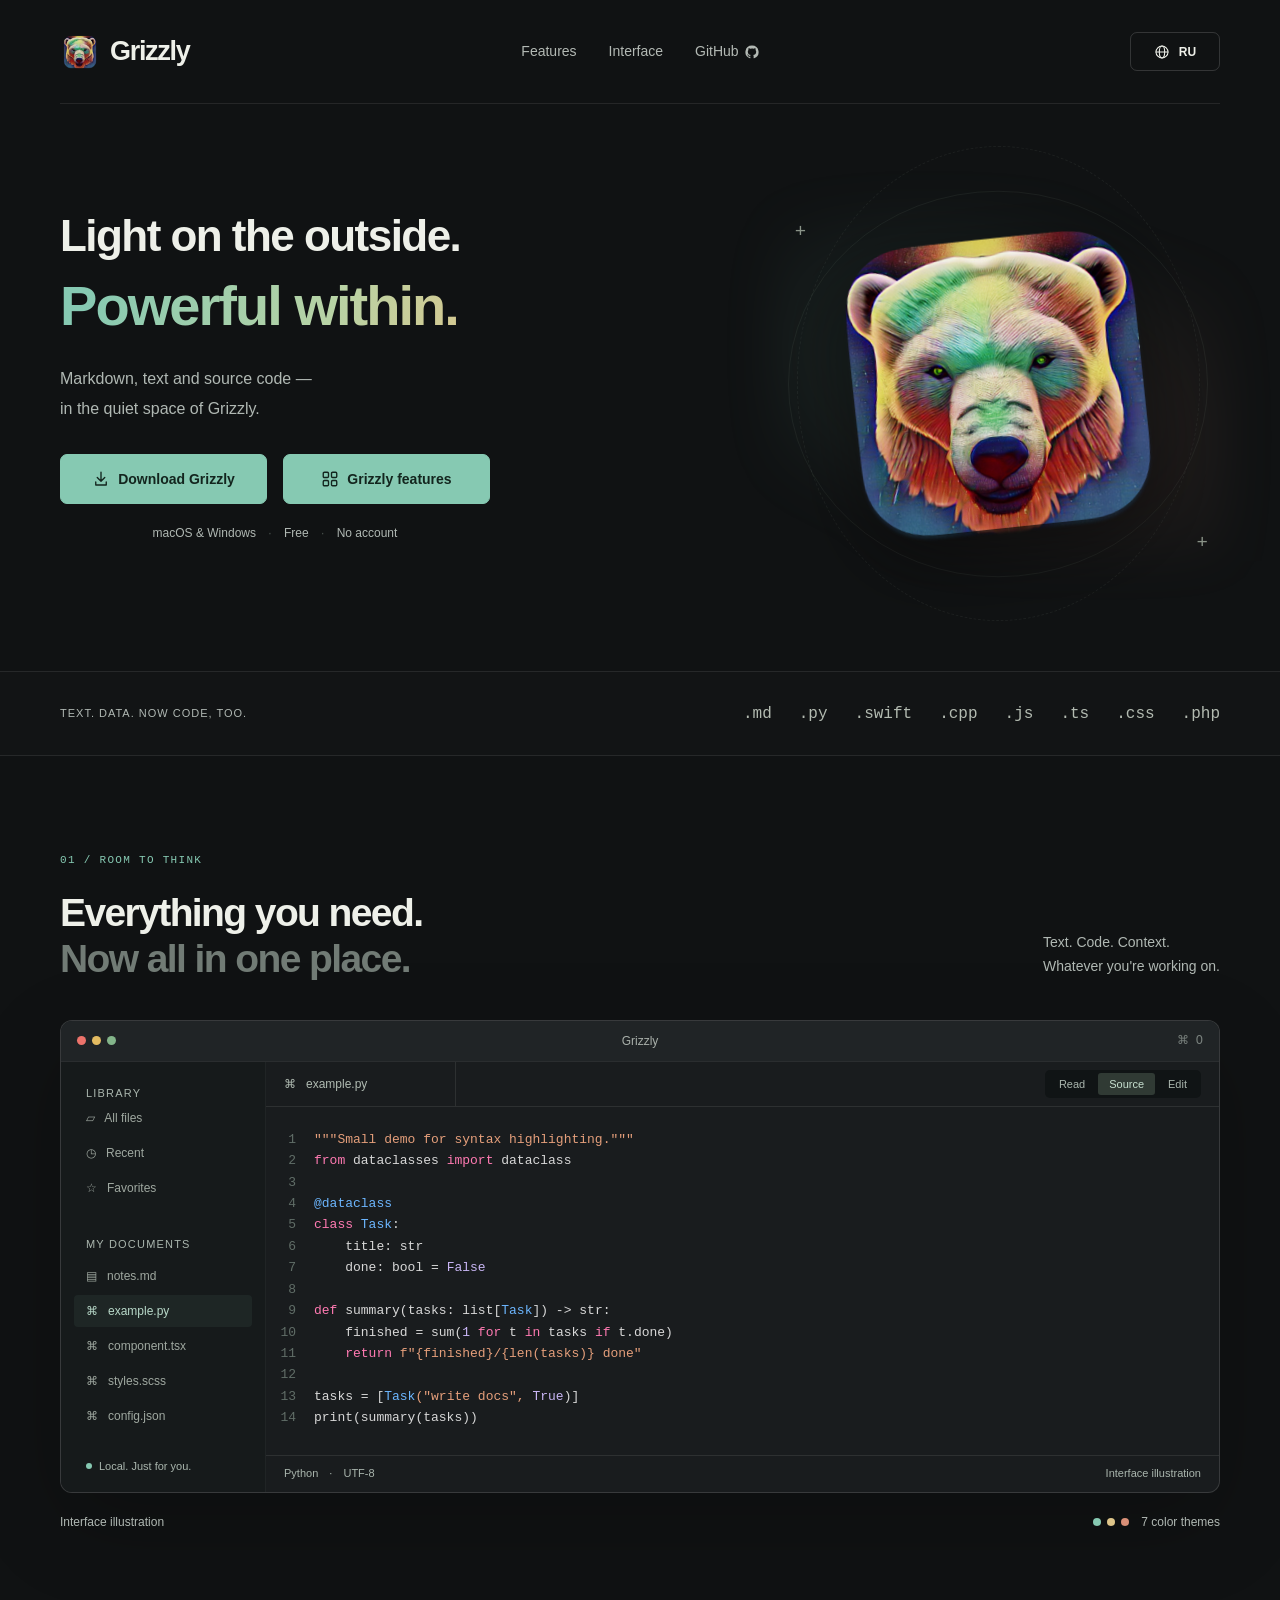
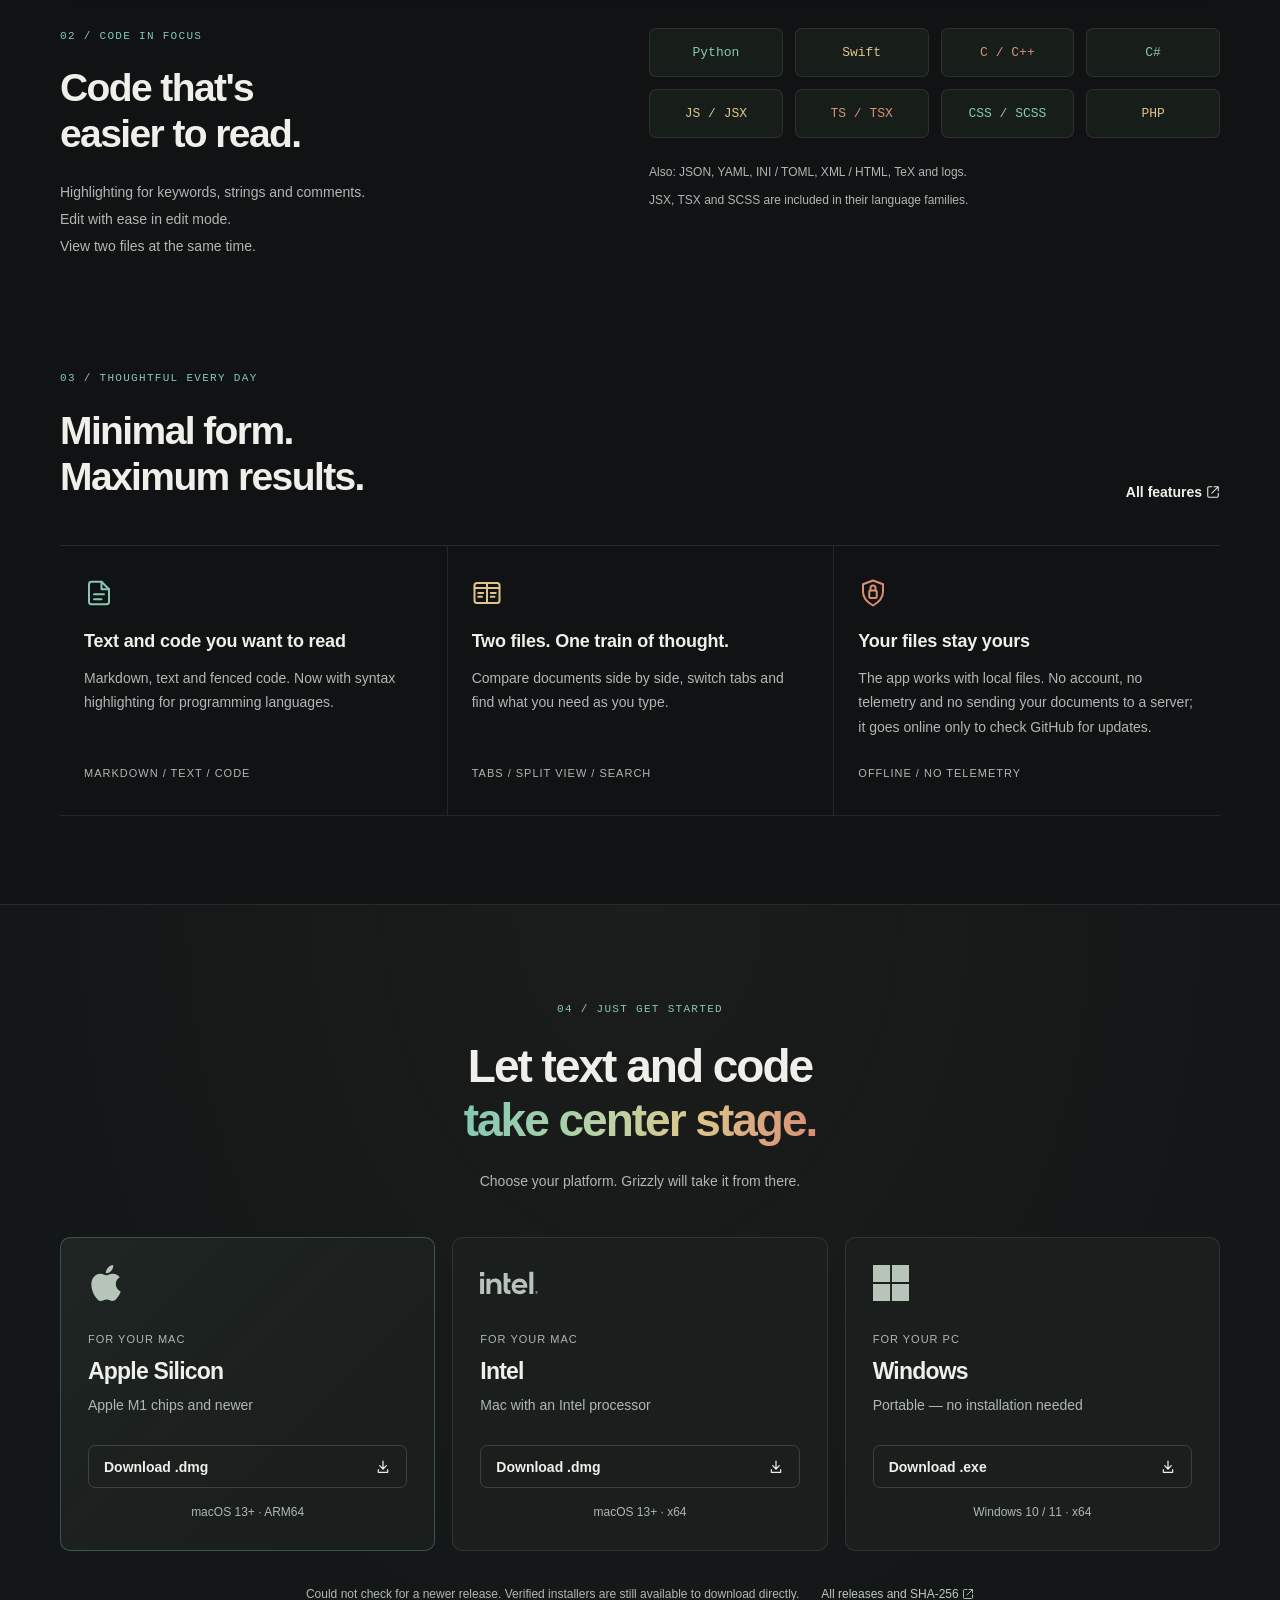
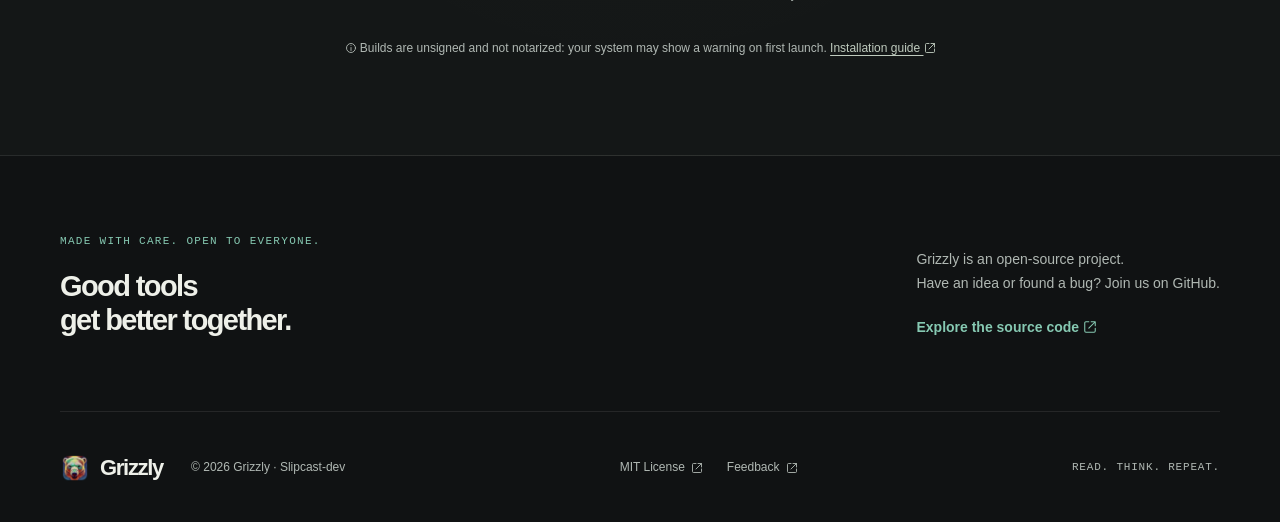
==== index.html @ e6768757 "Point download links to release v1.3.0 Co-Authored-By: Claude Sonnet 5.5 <noreply@anthropic.com>" ====
<!doctype html>
<html lang="ru">
<head>
  <meta charset="utf-8">
  <meta name="viewport" content="width=device-width, initial-scale=1">
  <meta http-equiv="Content-Security-Policy" content="default-src 'none'; script-src 'self'; style-src 'self'; img-src 'self'; connect-src https://api.github.com; base-uri 'none'; object-src 'none'; form-action 'none'; upgrade-insecure-requests">
  <meta name="referrer" content="no-referrer">
  <script src="language.js"></script>
  <link rel="alternate" hreflang="ru" href="https://slipcast-dev.github.io/grizzly-website/">
  <link rel="alternate" hreflang="en" href="https://slipcast-dev.github.io/grizzly-website/en.html">
  <link rel="alternate" hreflang="x-default" href="https://slipcast-dev.github.io/grizzly-website/">
  <link rel="canonical" href="https://slipcast-dev.github.io/grizzly-website/">
  <meta property="og:type" content="website">
  <meta property="og:title" content="Grizzly — легкое снаружи. Мощное внутри.">
  <meta property="og:description" content="Grizzly — офлайн-приложение для Markdown, текста и исходного кода с подсветкой синтаксиса. Для macOS и Windows.">
  <meta property="og:url" content="https://slipcast-dev.github.io/grizzly-website/">
  <meta property="og:image" content="https://slipcast-dev.github.io/grizzly-website/assets/icon.png">
  <meta name="theme-color" content="#101213">
  <meta name="description" content="Grizzly — офлайн-приложение для Markdown, текста и исходного кода с подсветкой синтаксиса. Для macOS и Windows.">
  <title>Grizzly — легкое снаружи. Мощное внутри.</title>
  <link rel="icon" href="assets/icon.png" type="image/png">
  <link rel="stylesheet" href="styles.css">
  <script src="app.js" defer></script>
</head>
<body>
<a class="skip" href="#main">Перейти к содержимому</a>
<header class="header wrap">
  <a class="brand" href="#" aria-label="Grizzly — главная"><img src="assets/icon.png" alt="" width="40" height="40">Grizzly</a>
  <nav class="main-nav" aria-label="Основная навигация"><a href="#features">Возможности</a><a href="#experience">Интерфейс</a><a href="https://github.com/Slipcast-dev/Grizzly" target="_blank" rel="noopener noreferrer">GitHub <svg class="github-icon" xmlns="http://www.w3.org/2000/svg" viewBox="0 0 24 24" width="14" height="14" fill="currentColor" aria-hidden="true" focusable="false"><path d="M12 .75a11.25 11.25 0 0 0-3.56 21.92c.56.1.77-.24.77-.54v-2.1c-3.13.68-3.79-1.33-3.79-1.33-.51-1.3-1.25-1.65-1.25-1.65-1.02-.7.08-.69.08-.69 1.13.08 1.72 1.16 1.72 1.16 1 1.72 2.63 1.22 3.27.93.1-.73.39-1.22.71-1.5-2.5-.29-5.13-1.25-5.13-5.56 0-1.23.44-2.23 1.16-3.01-.12-.29-.5-1.43.11-2.98 0 0 .95-.3 3.1 1.15A10.8 10.8 0 0 1 12 6.17c.96 0 1.92.13 2.82.38 2.15-1.45 3.09-1.15 3.09-1.15.62 1.55.23 2.69.12 2.98.72.78 1.15 1.78 1.15 3.01 0 4.32-2.63 5.27-5.14 5.55.41.35.77 1.03.77 2.08v3.11c0 .3.2.65.77.54A11.25 11.25 0 0 0 12 .75Z"/></svg></a></nav>
  <a class="button small language-toggle" href="en.html?lang=en" hreflang="en" lang="en" aria-label="Переключить на английский"><svg xmlns="http://www.w3.org/2000/svg" width="16" height="16" viewBox="0 0 24 24" fill="none" stroke="currentColor" stroke-width="1.6" stroke-linecap="round" stroke-linejoin="round" aria-hidden="true" focusable="false"><circle cx="12" cy="12" r="9"/><ellipse cx="12" cy="12" rx="4" ry="9"/><path d="M3 12h18"/></svg><span>EN</span></a>
</header>
<main id="main">
<section class="hero wrap">
  <div class="hero-copy">
    <h1><span class="hero-title-lead">Легкое снаружи.</span><span class="hero-title-main gradient-text">Мощное внутри.</span></h1>
    <p class="hero-description">Markdown, текст и исходный код —<br>в спокойном пространстве Grizzly.</p>
    <div class="hero-actions"><a class="button primary" href="#download"><svg class="hero-action-icon" xmlns="http://www.w3.org/2000/svg" viewBox="0 0 24 24" width="18" height="18" fill="none" stroke="currentColor" stroke-width="1.8" stroke-linecap="round" stroke-linejoin="round" aria-hidden="true" focusable="false"><path d="M12 3v12m-5-5 5 5 5-5M5 16v4h14v-4"/></svg> Скачать Grizzly</a><a class="button primary" href="#features"><svg class="hero-action-icon" xmlns="http://www.w3.org/2000/svg" viewBox="0 0 24 24" width="18" height="18" fill="none" stroke="currentColor" stroke-width="1.8" stroke-linecap="round" stroke-linejoin="round" aria-hidden="true" focusable="false"><rect x="3" y="3" width="7" height="7" rx="1.5"/><rect x="14" y="3" width="7" height="7" rx="1.5"/><rect x="3" y="14" width="7" height="7" rx="1.5"/><rect x="14" y="14" width="7" height="7" rx="1.5"/></svg> Что умеет Grizzly</a></div>
    <p class="hero-meta">macOS & Windows <span>·</span> Бесплатно <span>·</span> Без аккаунта</p>
  </div>
  <div class="hero-art" aria-label="Иконка приложения Grizzly — разноцветный медведь"><div class="orbit orbit-one"></div><div class="orbit orbit-two"></div><img class="hero-icon" src="assets/icon.png" width="512" height="512" alt="Медведь Grizzly в бирюзовых, золотистых и коралловых тонах"><span class="cross cross-one">+</span><span class="cross cross-two">+</span></div>
</section>
<div class="format-strip"><div class="wrap formats"><span>ТЕКСТ. ДАННЫЕ. ТЕПЕРЬ — И КОД.</span><div><b>.md</b><b>.py</b><b>.swift</b><b>.cpp</b><b>.js</b><b>.ts</b><b>.css</b><b>.php</b></div></div></div>
<section class="experience wrap section" id="experience">
  <div class="section-heading"><div><p class="eyebrow">01 / ПРОСТРАНСТВО ДЛЯ МЫСЛЕЙ</p><h2>Всё нужное.<br><span class="muted">Теперь — в одном месте.</span></h2></div><p class="section-intro">Текст. Код. Контекст.<br>Всё, с чем вы сейчас работаете.</p></div>
  <div class="app-window">
    <div class="window-top"><div class="traffic" aria-hidden="true"><i></i><i></i><i></i></div><span>Grizzly</span><span class="window-shortcut">⌘ O</span></div>
    <div class="app-body">
      <aside class="app-sidebar"><div class="sidebar-title">БИБЛИОТЕКА</div><p>▱ &nbsp; Все файлы</p><p>◷ &nbsp; Недавние</p><p>☆ &nbsp; Избранное</p><div class="sidebar-title folder-title">МОИ ДОКУМЕНТЫ</div><p>▤ &nbsp; notes.md</p><p class="selected">⌘ &nbsp; example.py</p><p>⌘ &nbsp; component.tsx</p><p>⌘ &nbsp; styles.scss</p><p>⌘ &nbsp; config.json</p><div class="sidebar-bottom"><span class="status-dot"></span> Локально. Только у вас.</div></aside>
      <div class="document"><div class="document-toolbar"><span class="file-tab">⌘ &nbsp; example.py</span><div class="mode-switch" role="group" aria-label="Режим демонстрации"><button type="button" data-mode="read" aria-controls="demo-read" aria-pressed="false">Чтение</button><button class="active" type="button" data-mode="source" aria-controls="demo-source" aria-pressed="true">Исходник</button><button type="button" data-mode="edit" aria-controls="demo-source" aria-pressed="false">Правка</button></div></div>
        <pre class="source-content plain-preview" id="demo-read" hidden><code>&quot;&quot;&quot;Small demo for syntax highlighting.&quot;&quot;&quot;
from dataclasses import dataclass

@dataclass
class Task:
    title: str
    done: bool = False

def summary(tasks: list[Task]) -&gt; str:
    finished = sum(1 for t in tasks if t.done)
    return f&quot;{finished}/{len(tasks)} done&quot;

tasks = [Task(&quot;write docs&quot;, True)]
print(summary(tasks))</code></pre>
        <pre class="source-content syntax-preview" id="demo-source"><code><span class="code-row"><span class="line-number" aria-hidden="true">1</span><span class="code-text"><span class="syn-string">&quot;&quot;&quot;Small demo for syntax highlighting.&quot;&quot;&quot;</span></span></span>
<span class="code-row"><span class="line-number" aria-hidden="true">2</span><span class="code-text"><span class="syn-keyword">from </span><span class="syn-plain">dataclasses </span><span class="syn-keyword">import </span><span class="syn-plain">dataclass</span></span></span>
<span class="code-row"><span class="line-number" aria-hidden="true">3</span><span class="code-text"> </span></span>
<span class="code-row"><span class="line-number" aria-hidden="true">4</span><span class="code-text"><span class="syn-type">@dataclass</span></span></span>
<span class="code-row"><span class="line-number" aria-hidden="true">5</span><span class="code-text"><span class="syn-keyword">class </span><span class="syn-type">Task</span><span class="syn-plain">:</span></span></span>
<span class="code-row"><span class="line-number" aria-hidden="true">6</span><span class="code-text"><span class="syn-plain">    title: str</span></span></span>
<span class="code-row"><span class="line-number" aria-hidden="true">7</span><span class="code-text"><span class="syn-plain">    done: bool = </span><span class="syn-number">False</span></span></span>
<span class="code-row"><span class="line-number" aria-hidden="true">8</span><span class="code-text"> </span></span>
<span class="code-row"><span class="line-number" aria-hidden="true">9</span><span class="code-text"><span class="syn-keyword">def </span><span class="syn-plain">summary(tasks: list[</span><span class="syn-type">Task</span><span class="syn-plain">]) -&gt; str:</span></span></span>
<span class="code-row"><span class="line-number" aria-hidden="true">10</span><span class="code-text"><span class="syn-plain">    finished = sum(</span><span class="syn-number">1</span><span class="syn-keyword"> for </span><span class="syn-plain">t </span><span class="syn-keyword">in </span><span class="syn-plain">tasks </span><span class="syn-keyword">if </span><span class="syn-plain">t.done)</span></span></span>
<span class="code-row"><span class="line-number" aria-hidden="true">11</span><span class="code-text"><span class="syn-keyword">    return </span><span class="syn-string">f&quot;{finished}/{len(tasks)} done&quot;</span></span></span>
<span class="code-row"><span class="line-number" aria-hidden="true">12</span><span class="code-text"> </span></span>
<span class="code-row"><span class="line-number" aria-hidden="true">13</span><span class="code-text"><span class="syn-plain">tasks = [</span><span class="syn-type">Task</span><span class="syn-string">(&quot;write docs&quot;, </span><span class="syn-number">True</span><span class="syn-plain">)]</span></span></span>
<span class="code-row"><span class="line-number" aria-hidden="true">14</span><span class="code-text"><span class="syn-plain">print(summary(tasks))</span></span></span></code></pre>
        <div class="document-status"><span>Python <span>·</span> UTF-8</span><span>Иллюстрация интерфейса</span></div>
      </div>
    </div>
  </div>
  <div class="preview-caption"><span>Иллюстрация интерфейса</span><div><span class="swatch teal"></span><span class="swatch gold"></span><span class="swatch coral"></span><span>7 тем оформления</span></div></div>
</section>
<section class="syntax-section wrap section" id="syntax">
  <div class="syntax-copy"><p class="eyebrow">02 / ЯЗЫК КОДА</p><h2>Код, который<br>легче читать.</h2><p>Подсветка ключевых слов, строк и комментариев.<br>В режиме правка  — с легкостью редактируйте.<br>Просмотр двух файлов одновременно.</p></div>
  <div class="syntax-languages"><ul class="language-grid" aria-label="Языки с подсветкой синтаксиса"><li class="teal-text">Python</li><li class="gold-text">Swift</li><li class="coral-text">C / C++</li><li class="teal-text">C#</li><li class="gold-text">JS / JSX</li><li class="coral-text">TS / TSX</li><li class="teal-text">CSS / SCSS</li><li class="gold-text">PHP</li></ul><p>Также: JSON, YAML, INI / TOML, XML / HTML, TeX и логи.</p><p>JSX, TSX и SCSS включены в соответствующие семейства.</p></div>
</section>
<!-- Эмблемы Apple и Intel: https://github.com/simple-icons/simple-icons (CC0); Windows: icons/windows11.svg в версии 11.0.0 того же проекта. Товарные знаки принадлежат их владельцам. -->
<section class="features wrap section" id="features"><div class="section-heading"><div><p class="eyebrow">03 / ПРОДУМАНО ДЛЯ КАЖДОГО ДНЯ</p><h2>Минимум формы.<br>Максимум результата.</h2></div><a class="text-link" href="https://github.com/Slipcast-dev/Grizzly/blob/main/docs/ru/usage.md">Все возможности <svg class="inline-icon" xmlns="http://www.w3.org/2000/svg" viewBox="0 0 24 24" width="16" height="16" fill="none" stroke="currentColor" stroke-width="1.8" stroke-linecap="round" stroke-linejoin="round" aria-hidden="true" focusable="false"><path d="M14 3h7v7m0-7L10 14"/><path d="M10 3H5a2 2 0 0 0-2 2v14a2 2 0 0 0 2 2h14a2 2 0 0 0 2-2v-5"/></svg></a></div>
<div class="feature-grid"><article><span class="feature-icon teal-text" aria-hidden="true"><svg xmlns="http://www.w3.org/2000/svg" viewBox="0 0 24 24" aria-hidden="true" focusable="false"><path d="M14 3H6a2 2 0 0 0-2 2v14a2 2 0 0 0 2 2h12a2 2 0 0 0 2-2V9Z"/><path d="M14 3v6h6M8 13h8M8 17h6"/></svg></span><h3>Текст и код, которые хочется читать</h3><p>Markdown, текст и блоки кода. Теперь — с подсветкой языков программирования.</p><span class="feature-note">MARKDOWN / ТЕКСТ / КОД</span></article><article><span class="feature-icon gold-text" aria-hidden="true"><svg xmlns="http://www.w3.org/2000/svg" viewBox="0 0 24 24" aria-hidden="true" focusable="false"><rect x="2" y="4" width="20" height="16" rx="2"/><path d="M12 4v16M2 8h20M5 12h4M5 15h3M15 12h4M15 15h3"/></svg></span><h3>Два файла. Одна мысль.</h3><p>Сравнивайте документы рядом, переключайте вкладки и находите нужное по мере ввода.</p><span class="feature-note">ВКЛАДКИ / SPLIT VIEW / ПОИСК</span></article><article><span class="feature-icon coral-text" aria-hidden="true"><svg xmlns="http://www.w3.org/2000/svg" viewBox="0 0 24 24" aria-hidden="true" focusable="false"><path d="m12 2 8 3v6c0 5-3.5 8.5-8 11-4.5-2.5-8-6-8-11V5Z"/><rect x="9" y="10" width="6" height="6" rx="1"/><path d="M10 10V8a2 2 0 0 1 4 0v2"/></svg></span><h3>Ваши файлы остаются вашими</h3><p>Приложение работает с локальными файлами. Без регистрации, телеметрии и отправки ваших текстов на сервер; в сеть оно выходит только проверить обновления на GitHub.</p><span class="feature-note">ОФЛАЙН / БЕЗ ТЕЛЕМЕТРИИ</span></article></div>
</section>
<section class="download-section" id="download"><div class="wrap section"><div class="download-heading"><p class="eyebrow">04 / МОЖНО ПРОСТО НАЧАТЬ</p><h2>Пусть текст и код будут<br><span class="gradient-text">в центре внимания.</span></h2><p>Выберите свою платформу. Остальное — дело Grizzly.</p></div><div class="download-grid">
<article class="download-card"><span class="platform-symbol" aria-hidden="true"><svg xmlns="http://www.w3.org/2000/svg" viewBox="0 0 24 24" aria-hidden="true" focusable="false"><path d="M12.152 6.896c-.948 0-2.415-1.078-3.96-1.04-2.04.027-3.91 1.183-4.961 3.014-2.117 3.675-.546 9.103 1.519 12.09 1.013 1.454 2.208 3.09 3.792 3.039 1.52-.065 2.09-.987 3.935-.987 1.831 0 2.35.987 3.96.948 1.637-.026 2.676-1.48 3.676-2.948 1.156-1.688 1.636-3.325 1.662-3.415-.039-.013-3.182-1.221-3.22-4.857-.026-3.04 2.48-4.494 2.597-4.559-1.429-2.09-3.623-2.324-4.39-2.376-2-.156-3.675 1.09-4.61 1.09zM15.53 3.83c.843-1.012 1.4-2.427 1.245-3.83-1.207.052-2.662.805-3.532 1.818-.78.896-1.454 2.338-1.273 3.714 1.338.104 2.715-.688 3.559-1.701"/></svg></span><span class="platform-label">ДЛЯ ВАШЕГО MAC</span><h3>Apple Silicon</h3><p>Чипы Apple M1 и новее</p><a class="button download-link" data-platform="arm64" href="https://github.com/Slipcast-dev/Grizzly/releases/download/v1.3.0/Grizzly-1.3.0-arm64.dmg">Скачать .dmg <svg class="inline-icon" xmlns="http://www.w3.org/2000/svg" viewBox="0 0 24 24" width="16" height="16" fill="none" stroke="currentColor" stroke-width="1.8" stroke-linecap="round" stroke-linejoin="round" aria-hidden="true" focusable="false"><path d="M12 3v12m-5-5 5 5 5-5M5 16v4h14v-4"/></svg></a><span class="requirements">macOS 13+ · ARM64</span></article>
<article class="download-card"><span class="platform-symbol intel-symbol" aria-hidden="true"><svg xmlns="http://www.w3.org/2000/svg" viewBox="0 5 24 14" aria-hidden="true" focusable="false"><path d="M20.42 7.345v9.18h1.651v-9.18zM0 7.475v1.737h1.737V7.474zm9.78.352v6.053c0 .513.044.945.13 1.292.087.34.235.618.44.828.203.21.475.359.803.451.334.093.754.136 1.255.136h.216v-1.533c-.24 0-.445-.012-.593-.037a.672.672 0 0 1-.39-.173.693.693 0 0 1-.173-.377 4.002 4.002 0 0 1-.037-.606v-2.182h1.193v-1.416h-1.193V7.827zm-3.505 2.312c-.396 0-.76.08-1.082.241-.327.161-.6.384-.822.668l-.087.117v-.902H2.658v6.256h1.639v-3.214c.018-.588.16-1.02.433-1.299.29-.297.642-.445 1.044-.445.476 0 .841.149 1.082.433.235.284.359.686.359 1.2v3.324h1.663V12.97c.006-.89-.229-1.595-.686-2.09-.458-.495-1.1-.742-1.917-.742zm10.065.006a3.252 3.252 0 0 0-2.306.946c-.29.29-.525.637-.692 1.033a3.145 3.145 0 0 0-.254 1.273c0 .452.08.878.241 1.274.161.395.39.742.674 1.032.284.29.637.526 1.045.693.408.173.86.26 1.342.26 1.397 0 2.262-.637 2.782-1.23l-1.187-.904c-.248.297-.841.699-1.583.699-.464 0-.847-.105-1.138-.321a1.588 1.588 0 0 1-.593-.872l-.019-.056h4.915v-.587c0-.451-.08-.872-.235-1.267a3.393 3.393 0 0 0-.661-1.033 3.013 3.013 0 0 0-1.02-.692 3.345 3.345 0 0 0-1.311-.248zm-16.297.118v6.256h1.651v-6.256zm16.278 1.286c1.132 0 1.664.797 1.664 1.255l-3.32.006c0-.458.525-1.255 1.656-1.261zm7.073 3.814a.606.606 0 0 0-.606.606.606.606 0 0 0 .606.606.606.606 0 0 0 .606-.606.606.606 0 0 0-.606-.606zm-.008.105a.5.5 0 0 1 .002 0 .5.5 0 0 1 .5.501.5.5 0 0 1-.5.5.5.5 0 0 1-.5-.5.5.5 0 0 1 .498-.5zm-.233.155v.699h.13v-.285h.093l.173.285h.136l-.18-.297a.191.191 0 0 0 .118-.056c.03-.03.05-.074.05-.136 0-.068-.02-.117-.063-.154-.037-.038-.105-.056-.185-.056zm.13.099h.154c.019 0 .037.006.056.012a.064.064 0 0 1 .037.031c.013.013.012.031.012.056a.124.124 0 0 1-.012.055.164.164 0 0 1-.037.031c-.019.006-.037.013-.056.013h-.154Z"/></svg></span><span class="platform-label">ДЛЯ ВАШЕГО MAC</span><h3>Intel</h3><p>Mac с процессором Intel</p><a class="button download-link" data-platform="intel" href="https://github.com/Slipcast-dev/Grizzly/releases/download/v1.3.0/Grizzly-1.3.0-x64.dmg">Скачать .dmg <svg class="inline-icon" xmlns="http://www.w3.org/2000/svg" viewBox="0 0 24 24" width="16" height="16" fill="none" stroke="currentColor" stroke-width="1.8" stroke-linecap="round" stroke-linejoin="round" aria-hidden="true" focusable="false"><path d="M12 3v12m-5-5 5 5 5-5M5 16v4h14v-4"/></svg></a><span class="requirements">macOS 13+ · x64</span></article>
<article class="download-card"><span class="platform-symbol" aria-hidden="true"><svg xmlns="http://www.w3.org/2000/svg" viewBox="0 0 24 24" aria-hidden="true" focusable="false"><path d="M0,0H11.377V11.372H0ZM12.623,0H24V11.372H12.623ZM0,12.623H11.377V24H0Zm12.623,0H24V24H12.623"/></svg></span><span class="platform-label">ДЛЯ ВАШЕГО PC</span><h3>Windows</h3><p>Portable — без установки</p><a class="button download-link" data-platform="windows" href="https://github.com/Slipcast-dev/Grizzly/releases/download/v1.3.0/Grizzly-1.3.0-portable.exe">Скачать .exe <svg class="inline-icon" xmlns="http://www.w3.org/2000/svg" viewBox="0 0 24 24" width="16" height="16" fill="none" stroke="currentColor" stroke-width="1.8" stroke-linecap="round" stroke-linejoin="round" aria-hidden="true" focusable="false"><path d="M12 3v12m-5-5 5 5 5-5M5 16v4h14v-4"/></svg></a><span class="requirements">Windows 10 / 11 · x64</span></article></div>
<div class="download-details"><p id="release-status" role="status">v1.3.0 · Загрузка напрямую из GitHub Releases</p><a href="https://github.com/Slipcast-dev/Grizzly/releases/latest">Все релизы и SHA-256 <svg class="inline-icon" xmlns="http://www.w3.org/2000/svg" viewBox="0 0 24 24" width="16" height="16" fill="none" stroke="currentColor" stroke-width="1.8" stroke-linecap="round" stroke-linejoin="round" aria-hidden="true" focusable="false"><path d="M14 3h7v7m0-7L10 14"/><path d="M10 3H5a2 2 0 0 0-2 2v14a2 2 0 0 0 2 2h14a2 2 0 0 0 2-2v-5"/></svg></a></div><p class="install-note"><svg class="inline-icon" xmlns="http://www.w3.org/2000/svg" viewBox="0 0 24 24" width="16" height="16" fill="none" stroke="currentColor" stroke-width="1.8" stroke-linecap="round" stroke-linejoin="round" aria-hidden="true" focusable="false"><circle cx="12" cy="12" r="9"/><path d="M12 11v6m0-10h.01"/></svg> Сборки не подписаны и не нотаризованы: при первом запуске система может показать предупреждение. <a href="https://github.com/Slipcast-dev/Grizzly/blob/main/docs/ru/installation.md">Инструкция по установке <svg class="inline-icon" xmlns="http://www.w3.org/2000/svg" viewBox="0 0 24 24" width="16" height="16" fill="none" stroke="currentColor" stroke-width="1.8" stroke-linecap="round" stroke-linejoin="round" aria-hidden="true" focusable="false"><path d="M14 3h7v7m0-7L10 14"/><path d="M10 3H5a2 2 0 0 0-2 2v14a2 2 0 0 0 2 2h14a2 2 0 0 0 2-2v-5"/></svg></a></p></div></section>
<section class="open-source wrap"><div><span class="eyebrow">СДЕЛАНО С ЗАБОТОЙ. ОТКРЫТО ДЛЯ ВСЕХ.</span><h2>Хорошие инструменты<br>становятся лучше вместе.</h2></div><div><p>Grizzly — проект с открытым исходным кодом.<br>Есть идея или нашли ошибку? Заходите на GitHub.</p><a class="text-link" href="https://github.com/Slipcast-dev/Grizzly">Посмотреть исходный код <svg class="inline-icon" xmlns="http://www.w3.org/2000/svg" viewBox="0 0 24 24" width="16" height="16" fill="none" stroke="currentColor" stroke-width="1.8" stroke-linecap="round" stroke-linejoin="round" aria-hidden="true" focusable="false"><path d="M14 3h7v7m0-7L10 14"/><path d="M10 3H5a2 2 0 0 0-2 2v14a2 2 0 0 0 2 2h14a2 2 0 0 0 2-2v-5"/></svg></a></div></section>
</main>
<footer class="wrap"><a class="brand" href="#"><img src="assets/icon.png" alt="" width="30" height="30">Grizzly</a><span>© 2026 Grizzly · Slipcast-dev</span><div><a href="https://github.com/Slipcast-dev/Grizzly/blob/main/LICENSE">MIT License <svg class="inline-icon" xmlns="http://www.w3.org/2000/svg" viewBox="0 0 24 24" width="16" height="16" fill="none" stroke="currentColor" stroke-width="1.8" stroke-linecap="round" stroke-linejoin="round" aria-hidden="true" focusable="false"><path d="M14 3h7v7m0-7L10 14"/><path d="M10 3H5a2 2 0 0 0-2 2v14a2 2 0 0 0 2 2h14a2 2 0 0 0 2-2v-5"/></svg></a><a href="https://github.com/Slipcast-dev/Grizzly/issues">Обратная связь <svg class="inline-icon" xmlns="http://www.w3.org/2000/svg" viewBox="0 0 24 24" width="16" height="16" fill="none" stroke="currentColor" stroke-width="1.8" stroke-linecap="round" stroke-linejoin="round" aria-hidden="true" focusable="false"><path d="M14 3h7v7m0-7L10 14"/><path d="M10 3H5a2 2 0 0 0-2 2v14a2 2 0 0 0 2 2h14a2 2 0 0 0 2-2v-5"/></svg></a></div><span class="footer-tag">READ. THINK. REPEAT.</span></footer>
</body>
</html>
---- styles.css ----
:root{color-scheme:dark;--bg:#101213;--panel:#171a1b;--text:#eef0e9;--muted:#b0b8b3;--line:#ffffff16;--teal:#86c9b2;--gold:#dec58a;--coral:#d98f77;font-family:Inter,-apple-system,BlinkMacSystemFont,"Segoe UI",sans-serif;font-synthesis:none}*{box-sizing:border-box}html{scroll-behavior:smooth;scroll-padding-top:40px}body{margin:0;background:var(--bg);color:var(--text);font-size:15px;-webkit-font-smoothing:auto}a{color:inherit;text-decoration:none}button{font:inherit}a,button{-webkit-tap-highlight-color:transparent}a:focus-visible,button:focus-visible{outline:2px solid var(--teal);outline-offset:6px}a:hover{color:var(--teal)}.wrap{width:min(1160px,calc(100% - 80px));margin-inline:auto}.header{height:104px;display:flex;align-items:center;justify-content:space-between;border-bottom:1px solid var(--line)}.brand{display:flex;align-items:center;gap:10px;font-size:27px;font-weight:750;letter-spacing:-1.3px}.brand img{object-fit:contain}.header .main-nav{display:flex;gap:32px;font-size:13px;color:#b3b9b4}.button{display:inline-flex;align-items:center;justify-content:center;gap:12px;min-height:50px;padding:0 23px;border:1px solid #ffffff26;border-radius:7px;font-size:14px;font-weight:600;transition:background .2s,transform .2s}.button:hover{background:#ffffff0b;color:var(--text);transform:translateY(-2px)}.button.small{min-height:39px;font-size:12px;padding:0 17px}.button.primary{background:var(--teal);color:#13251e;border-color:var(--teal)}.button.primary:hover{background:#a0ddc8}.hero{display:grid;grid-template-columns:1.55fr 1fr;gap:30px;align-items:center;min-height:560px;padding-block:62px 70px}.status-dot{display:inline-block;width:6px;height:6px;border-radius:50%;background:var(--teal);flex-shrink:0}h1{font-size:clamp(46px,5.4vw,72px);line-height:1.08;font-weight:650;letter-spacing:-3.8px;margin:28px 0 25px}.gradient-text{background:linear-gradient(105deg,var(--teal) 4%,#b8d3a5 40%,var(--gold) 66%,var(--coral) 98%);color:transparent;background-clip:text;-webkit-background-clip:text}.hero-description{font-size:16px;color:var(--muted);line-height:1.85}.hero-actions{display:flex;align-items:center;gap:26px;margin-top:31px}.text-link{font-size:13px;font-weight:550}.hero-meta{font-size:11px;color:#858d87;margin-top:19px}.hero-meta span{margin:0 9px;color:#4a524e}.hero-art{position:relative;min-height:435px;display:flex;align-items:center;justify-content:center;isolation:isolate}.hero-art:before{content:"";position:absolute;inset:40px -10px;background:radial-gradient(ellipse at 35% 40%,#7acbb31c,transparent 60%),radial-gradient(ellipse at 70% 65%,#d98f7719,transparent 60%);filter:blur(25px);z-index:-2}.hero-icon{width:360px;max-width:85%;height:auto;filter:drop-shadow(0 22px 35px #0007);transform:rotate(-6deg);z-index:1}.orbit{position:absolute;max-width:100%;border:1px solid #b7cbb513;width:420px;height:420px;border-radius:50%;transform:scaleY(.92)}.orbit-two{width:475px;height:475px;transform:scaleX(.91);border-style:dashed}.cross{position:absolute;color:#8a9388;font-family:monospace;font-size:19px}.cross-one{top:55px;left:18px}.cross-two{bottom:47px;right:12px}.format-strip{border-block:1px solid var(--line);background:#ffffff02}.formats{min-height:83px;display:flex;align-items:center;justify-content:space-between;gap:30px}.formats>span{font-size:9px;letter-spacing:1.5px;color:#7e8981}.formats>div{display:flex;align-items:center;gap:27px;font-family:ui-monospace,monospace}.formats b{font-size:16px;color:#b3bbb1;font-weight:450}.formats div>span{font-size:10px;color:#7e8981}.section{padding-block:96px}.section-heading{display:flex;align-items:end;justify-content:space-between;gap:32px;margin-bottom:38px}.eyebrow{font-family:ui-monospace,monospace;font-size:9px;letter-spacing:1.8px;color:var(--teal);margin:0 0 20px}h2{font-size:39px;line-height:1.18;font-weight:560;letter-spacing:-1.6px;margin:0}.muted{color:#717b75}.section-intro{font-size:13px;line-height:1.9;color:var(--muted);margin:0 0 3px}.app-window{border:1px solid #ffffff22;border-radius:12px;overflow:hidden;background:#191c1e;box-shadow:0 30px 90px #0003}.window-top{height:41px;background:#202426;border-bottom:1px solid #ffffff0b;display:flex;align-items:center;justify-content:space-between;padding:0 16px;font-size:11px;color:#a9b0aa}.traffic{display:flex;gap:6px;width:50px}.traffic i{width:9px;height:9px;border-radius:50%;background:#ec736b}.traffic i:nth-child(2){background:#e3bb61}.traffic i:nth-child(3){background:#83b58a}.window-shortcut{font-family:monospace;width:50px;text-align:right;color:#79817d}.app-body{display:flex;min-height:430px}.app-sidebar{width:205px;flex-shrink:0;border-right:1px solid #ffffff0b;background:#161a1b;padding:25px 13px 20px;position:relative}.sidebar-title{font-size:9px;letter-spacing:1.2px;color:#747e77;padding-inline:12px;display:flex;justify-content:space-between}.sidebar-title span{font-size:13px}.app-sidebar p{font-size:11px;color:#9fa8a0;padding:9px 12px;margin:3px 0;border-radius:4px}.folder-title{margin-top:34px;margin-bottom:10px}.app-sidebar .selected{background:#86c9b211;color:#b8d9c9}.sidebar-bottom{position:absolute;bottom:20px;left:25px;display:flex;align-items:center;gap:7px;font-size:9px;color:#75847b}.document{flex:1;min-width:0;display:flex;flex-direction:column}.document-toolbar{height:45px;border-bottom:1px solid var(--line);display:flex;align-items:center;justify-content:space-between;padding-right:18px}.file-tab{font-size:10px;color:#b0bbb2;border-right:1px solid var(--line);height:100%;padding:15px 18px;min-width:190px}.file-tab>span{float:right;color:#606e65}.mode-switch{display:flex;gap:2px;padding:3px;border-radius:5px;background:#101415}.mode-switch button{border:0;border-radius:3px;background:transparent;color:#8c9790;font-size:9px;padding:5px 11px;cursor:pointer}.mode-switch button.active{background:#303a34;color:#c6dfcf}.document-status{display:flex;justify-content:space-between;border-top:1px solid var(--line);padding:9px 18px;font-size:8px;color:#7c8980;margin-top:auto}.document-status span span{padding-inline:8px}.source-content{margin:0;padding:38px 45px;white-space:pre-wrap;line-height:1.9;font-size:12px;color:#abd0b7;flex:1;min-height:340px}.preview-caption{display:flex;justify-content:space-between;margin-top:20px;font-size:10px;color:#7d8880}.preview-caption>div{display:flex;align-items:center;gap:6px}.preview-caption div>span:last-child{margin-left:6px}.swatch{width:8px;height:8px;border-radius:50%}.teal{background:var(--teal)}.gold{background:var(--gold)}.coral{background:var(--coral)}.features{padding-top:15px;padding-bottom:88px}.features .section-heading{margin-bottom:45px}.feature-grid{display:grid;grid-template-columns:repeat(3,1fr);border-block:1px solid var(--line)}.feature-grid article{padding:31px 30px 29px 0}.feature-grid article+article{border-left:1px solid var(--line);padding-left:30px}.feature-icon{display:block;width:30px;height:30px}.feature-icon svg{display:block;width:100%;height:100%;fill:none;stroke:currentColor;stroke-width:1.6;stroke-linecap:round;stroke-linejoin:round}.teal-text{color:var(--teal)}.gold-text{color:var(--gold)}.coral-text{color:var(--coral)}.feature-grid h3{font-size:17px;font-weight:550;letter-spacing:-.4px;margin:24px 0 13px}.feature-grid p{font-size:12px;color:var(--muted);line-height:1.9;max-width:290px}.feature-note{display:block;margin-top:28px;font-size:8px;letter-spacing:1.3px;color:#76877c}.download-section{border-block:1px solid var(--line);background:radial-gradient(ellipse at 50% 0,#bcb7850a,transparent 65%),#141717}.download-heading{text-align:center}.download-heading h2{font-size:46px;letter-spacing:-2px}.download-heading>p:last-child{font-size:13px;color:var(--muted);margin:22px 0 43px}.download-grid{display:grid;grid-template-columns:repeat(3,1fr);gap:17px}.download-card{background:#1a1e1d;border:1px solid #ffffff18;border-radius:10px;padding:27px;position:relative}.download-card:first-child{border-color:#86c9b24f;background:linear-gradient(135deg,#86c9b20b,transparent 70%),#1a1e1d}.platform-symbol{display:block;width:36px;height:36px;color:#b6c4b9;margin-bottom:28px}.platform-symbol svg{display:block;width:100%;height:100%;fill:currentColor}.platform-symbol.intel-symbol{width:58px}.platform-label{font-size:8px;letter-spacing:1.5px;color:#808e84}.download-card h3{font-size:23px;letter-spacing:-.8px;font-weight:550;margin:12px 0 8px}.download-card p{font-size:12px;color:var(--muted);margin:0 0 28px}.download-card .button{width:100%;justify-content:space-between;min-height:43px;font-size:12px;padding-inline:15px;background:transparent;color:var(--text);border-color:#ffffff26;transition:background .2s,color .2s,border-color .2s,transform .2s}.download-card .button:hover{background:var(--teal);color:#13251e;border-color:var(--teal)}.requirements{display:block;font-size:9px;text-align:center;margin-top:14px;color:#849187}.download-details{display:flex;justify-content:center;align-items:center;gap:22px;flex-wrap:wrap;font-size:10px;color:#8c998e;margin-top:21px}.download-details a{color:#bec8ba}.install-note{font-size:10px;line-height:1.8;color:#8b978c;text-align:center;margin:21px auto 0;max-width:820px}.install-note a{color:#bfcbbe;text-decoration:underline;text-underline-offset:3px}.install-note>span{margin-right:5px}.open-source{display:flex;justify-content:space-between;align-items:center;gap:40px;padding-block:74px}.open-source h2{font-size:29px;margin-top:18px}.open-source p{font-size:12px;color:var(--muted);line-height:1.9;margin-bottom:22px}.open-source .text-link{color:var(--teal)}footer{display:flex;align-items:center;gap:30px;min-height:95px;border-top:1px solid var(--line);font-size:9px;color:#7c897f}footer .brand{font-size:22px;color:var(--text)}footer>div{display:flex;gap:23px}.footer-tag{margin-left:auto;font-family:monospace;font-size:8px;letter-spacing:1.4px}.skip{position:absolute;left:20px;top:-80px;padding:10px;background:var(--teal);color:var(--bg);z-index:10}.skip:focus{top:10px}[hidden]{display:none!important}@media(min-width:1400px){.hero{min-height:660px}.hero-icon{width:390px}.hero-art{min-height:460px}}@media(max-width:1000px){.wrap{width:calc(100% - 48px)}.hero{gap:0}.hero-icon{width:310px}.orbit{width:330px;height:330px}.orbit-two{width:370px;height:370px}.hero-art{min-height:390px}.formats>div{gap:16px}.formats>span{max-width:150px;line-height:1.7}.feature-grid h3{font-size:15px}.feature-grid article{padding-right:20px}.feature-grid article+article{padding-left:20px}footer{gap:20px}.footer-tag{display:none}}@media(max-width:700px){.wrap{width:calc(100% - 36px)}.header{height:78px}.header .main-nav{gap:18px}.header .main-nav a{font-size:11px}.header .main-nav a:nth-child(-n+2){display:none}.brand{font-size:25px}.hero{grid-template-columns:1fr;padding-block:35px 40px;gap:26px}.hero-copy{text-align:center}h1{font-size:52px;letter-spacing:-2.8px;margin-top:26px}.hero-description{font-size:14px}.hero-actions{justify-content:center;gap:20px}.hero-actions .button{font-size:12px}.text-link{font-size:12px}.hero-meta{font-size:10px}.hero-art{min-height:325px;max-width:370px;width:100%;margin:auto}.hero-icon{width:270px}.orbit{width:290px;height:290px}.orbit-two{width:325px;height:325px}.formats{flex-direction:column;gap:17px;justify-content:center;padding-block:22px}.formats>span{max-width:none;font-size:8px}.formats>div{gap:17px;flex-wrap:wrap;justify-content:center}.formats b{font-size:13px}.formats div>span{font-size:9px}.section{padding-block:58px}.section-heading{display:block;margin-bottom:27px}h2{font-size:31px;letter-spacing:-1.3px}.eyebrow{font-size:8px;letter-spacing:1.3px;margin-bottom:17px}.section-intro{margin-top:20px;font-size:12px}.section-intro br{display:none}.app-sidebar{display:none}.app-body{min-height:360px}.document-toolbar{padding-right:8px}.file-tab{min-width:135px;padding-inline:12px}.mode-switch button{padding-inline:8px}.document-status{font-size:7px;padding-inline:12px}.preview-caption{font-size:8px;gap:16px}.preview-caption>span{max-width:150px}.preview-caption>div{gap:3px}.preview-caption div>span:last-child{margin-left:3px}.swatch{width:6px;height:6px}.features{padding-top:5px}.features .section-heading>a{display:inline-block;margin-top:20px}.feature-grid{grid-template-columns:1fr}.feature-grid article,.feature-grid article+article{padding:24px 0;border-left:0}.feature-grid article+article{border-top:1px solid var(--line)}.feature-grid h3{margin-top:15px;font-size:18px}.feature-grid p{max-width:none}.feature-note{margin-top:20px}.download-heading h2{font-size:35px;letter-spacing:-1.5px}.download-heading>p:last-child{font-size:12px;line-height:1.8}.download-grid{grid-template-columns:1fr}.download-card{padding:25px}.platform-symbol{float:right;margin-bottom:0}.download-card h3{font-size:25px}.download-card p{margin-bottom:20px}.download-details{gap:4px;text-align:center;line-height:1.8}.download-details p{margin-bottom:3px}.install-note{font-size:10px;margin-top:20px}.open-source{display:block;padding-block:49px}.open-source h2{font-size:29px}.open-source>div+div{margin-top:25px}footer{flex-wrap:wrap;gap:20px;padding-block:24px}footer>div{width:100%;gap:22px}footer>span{margin-left:auto}.source-content{font-size:10px;padding:26px 20px;min-height:280px}}@media(prefers-reduced-motion:reduce){html{scroll-behavior:auto}*,*:before,*:after{transition:none!important;transform:none!important}}

.language-toggle{min-width:90px;gap:9px;white-space:nowrap;flex-shrink:0}.language-toggle svg{display:block;width:16px;height:16px;flex-shrink:0}@media(max-width:700px){.header .main-nav{display:none}}

/* Пропорции согласованного макета: акцент на второй строке заголовка. */
.hero h1{font-size:inherit;letter-spacing:normal;line-height:1.15;margin:0 0 26px}
.hero-title-lead,.hero-title-main{display:block;letter-spacing:-.035em}
.hero-title-lead{font-size:clamp(30px,3.44vw,44px)}
.hero-title-main{font-size:clamp(38px,4.38vw,56px);margin-top:12px}
.source-content{overflow-x:auto;white-space:pre;tab-size:4}
.syntax-preview{padding:22px 24px 22px 0;color:#d8d8d8;font-family:Menlo,Consolas,monospace;font-size:13px;line-height:1.65}
/* Block rows provide line breaks; ignore whitespace between their spans. */
.syntax-preview>code{display:block;white-space:normal}
.code-row{display:block;min-height:1.65em;white-space:nowrap}
.line-number{display:inline-block;width:48px;padding-right:18px;text-align:right;user-select:none;color:#606d67}
.code-text{white-space:pre}
.syn-plain{color:#d8d8d8}.syn-string{color:#e59f7b}.syn-keyword{color:#ff7ab2}.syn-type{color:#6cb6ff}.syn-number{color:#c9b6f5}.syn-comment{color:#7f8c98}
.plain-preview{color:#d8d8d8}
.syntax-preview.editing .code-row:last-child{background:#86c9b20b}
.syntax-preview.editing .code-row:last-child .code-text:after{content:"";display:inline-block;height:1em;margin-left:2px;border-right:1px solid var(--teal);vertical-align:text-bottom}
.syntax-section{display:grid;grid-template-columns:1fr 1.1fr;gap:70px;padding-top:0}
.syntax-copy>p:last-child{font-size:14px;line-height:1.9;color:var(--muted);margin:22px 0 0}
.language-grid{list-style:none;margin:0 0 24px;padding:0;display:grid;grid-template-columns:repeat(4,minmax(0,1fr));gap:12px}
.language-grid li{border:1px solid var(--line);border-radius:7px;padding:16px 9px;text-align:center;font-family:ui-monospace,monospace;font-size:13px;background:#171d19}
.syntax-languages>p{font-size:11px;color:var(--muted);line-height:1.8;margin:7px 0}
@media(max-width:1000px){.syntax-section{gap:36px}.language-grid{grid-template-columns:repeat(2,minmax(0,1fr))}}
@media(max-width:900px){.hero{grid-template-columns:1fr;gap:30px}.hero-copy{text-align:center}.hero-actions{justify-content:center}.hero-art{width:100%;max-width:420px;margin:auto}.hero-title-lead{font-size:clamp(30px,5vw,44px)}.hero-title-main{font-size:clamp(38px,6.4vw,56px)}}
@media(max-width:700px){.hero-title-lead{font-size:clamp(22px,6.6vw,40px)}.hero-title-main{font-size:clamp(28px,8.4vw,52px);margin-top:10px}.syntax-section{grid-template-columns:1fr;gap:28px;padding-top:0}.syntax-copy>p:last-child{font-size:13px}.syntax-preview{font-size:11px;padding:18px 18px 18px 0}.line-number{width:36px;padding-right:12px}.language-grid{grid-template-columns:repeat(2,minmax(0,1fr));gap:10px}.language-grid li{font-size:13px}.mode-switch button{padding-inline:7px}}

/* Match the two hero actions in size and style. */
.hero-actions{display:grid;grid-template-columns:repeat(2,minmax(0,1fr));width:100%;max-width:430px;gap:16px}
.hero-actions .button{padding-inline:12px;gap:8px}
.hero-action-icon{flex-shrink:0;width:18px;height:18px}
.hero-meta{width:100%;max-width:430px;text-align:center}
@media(max-width:900px){.hero-actions,.hero-meta{margin-inline:auto}}
@media(max-width:380px){.hero-actions{grid-template-columns:1fr;max-width:230px}.hero-meta{max-width:230px}}

/* Vector icons remain visible without Unicode symbol fonts. */
.inline-icon{display:inline-block;width:1em;height:1em;min-width:12px;min-height:12px;flex-shrink:0;vertical-align:-.15em}
.button .inline-icon{width:16px;height:16px}

/* Readable supporting text and consistent link alignment. */
.header{display:grid;grid-template-columns:1fr auto 1fr;column-gap:24px}
.header>.brand{justify-self:start}
.header>.language-toggle{justify-self:end}
.header .main-nav{align-items:center;gap:32px;font-size:14px;line-height:1.5}
.main-nav a,footer>div a{display:inline-flex;align-items:center;gap:6px;white-space:nowrap}
.github-icon{display:block;width:1em;height:1em;flex-shrink:0}
.inline-icon{width:1em;height:1em;min-width:0;min-height:0}
.text-link{font-size:14px}
.hero-meta{font-size:12px;line-height:1.7;color:var(--muted)}
.formats>span{font-size:11px;line-height:1.6;color:var(--muted);letter-spacing:1px}
.eyebrow{font-size:11px;line-height:1.6;letter-spacing:1.3px}
.section-intro{font-size:14px;line-height:1.75}
.feature-grid article,.feature-grid article+article{display:flex;flex-direction:column;min-width:0;padding:32px 24px}
.feature-grid h3{font-size:18px;font-weight:600;line-height:1.45;letter-spacing:-.2px;margin:20px 0 12px}
.feature-grid p{font-size:14px;line-height:1.75;max-width:none;margin:0}
.feature-note{font-size:11px;line-height:1.6;letter-spacing:1px;color:var(--muted);margin-top:auto;padding-top:26px}
.platform-label{font-size:11px;color:var(--muted);letter-spacing:1px}
.download-heading>p:last-child,.download-card p,.open-source p{font-size:14px;line-height:1.75}
.download-card .button{font-size:14px}
.requirements,.download-details,.install-note{font-size:12px;line-height:1.75;color:var(--muted)}
.syntax-languages>p{font-size:12px;line-height:1.75}
.preview-caption{font-size:12px;line-height:1.6;color:var(--muted);gap:16px}
.window-top,.app-sidebar p,.file-tab{font-size:12px}
.sidebar-title,.sidebar-bottom,.mode-switch button,.document-status{font-size:11px;color:#aab6ae}
.document-status{line-height:1.6;gap:12px;flex-wrap:wrap}
footer{display:grid;grid-template-columns:auto auto 1fr auto;gap:28px;min-height:112px;font-size:12px;line-height:1.6;color:var(--muted)}
footer>div{align-items:center;justify-content:center;gap:24px}
footer>span{margin-left:0}
footer .inline-icon{display:block;width:1em;height:1em}
.footer-tag{margin-left:0;font-size:11px;letter-spacing:.8px;white-space:nowrap}
@media(max-width:1100px){.feature-grid h3{min-height:2.9em}}
@media(max-width:1000px){footer{grid-template-columns:auto auto 1fr;gap:20px}}
@media(max-width:700px){
 .header{grid-template-columns:1fr auto;column-gap:16px}
 .hero-actions .button{font-size:12px}
 .hero-meta{font-size:12px}
 .feature-grid article,.feature-grid article+article{padding:28px 0}
 .feature-grid h3{min-height:0}
 .feature-note{padding-top:20px}
 .section-intro,.syntax-copy>p:last-child{font-size:14px}
 .section-intro br{display:block}
 .preview-caption{flex-wrap:wrap}
 .preview-caption>span{max-width:none}
 .syntax-preview{font-size:12px}
 .document-toolbar{height:auto;flex-direction:column;align-items:stretch;padding-right:0}
 .file-tab{height:auto;min-width:0;border-right:0;border-bottom:1px solid var(--line);padding:10px 12px}
 .mode-switch{align-self:flex-end;margin:6px}
 .mode-switch button{padding:6px 9px}
 footer{grid-template-columns:1fr;justify-items:center;gap:16px;padding-block:28px;text-align:center}
 footer>div{width:auto;flex-wrap:wrap;justify-content:center;gap:20px}
 footer>span{margin-left:0}
 .footer-tag{display:block}
}
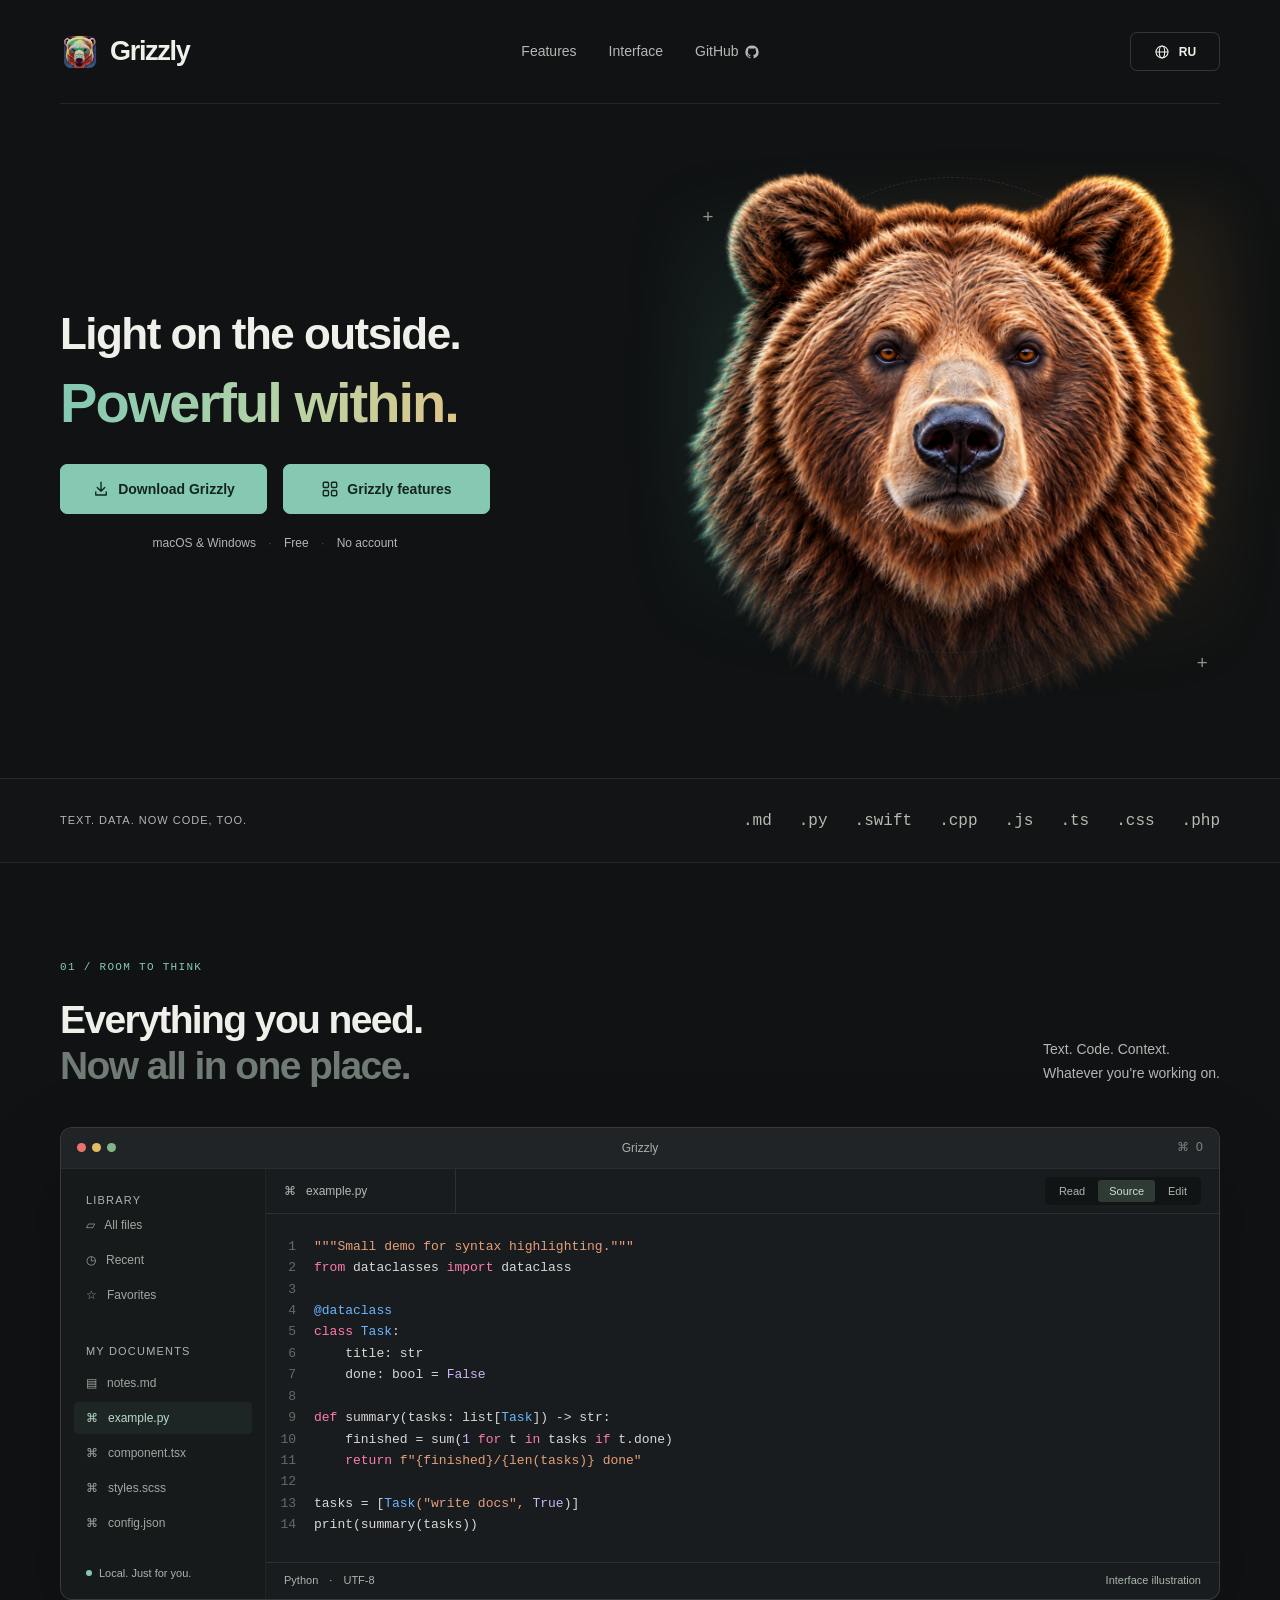
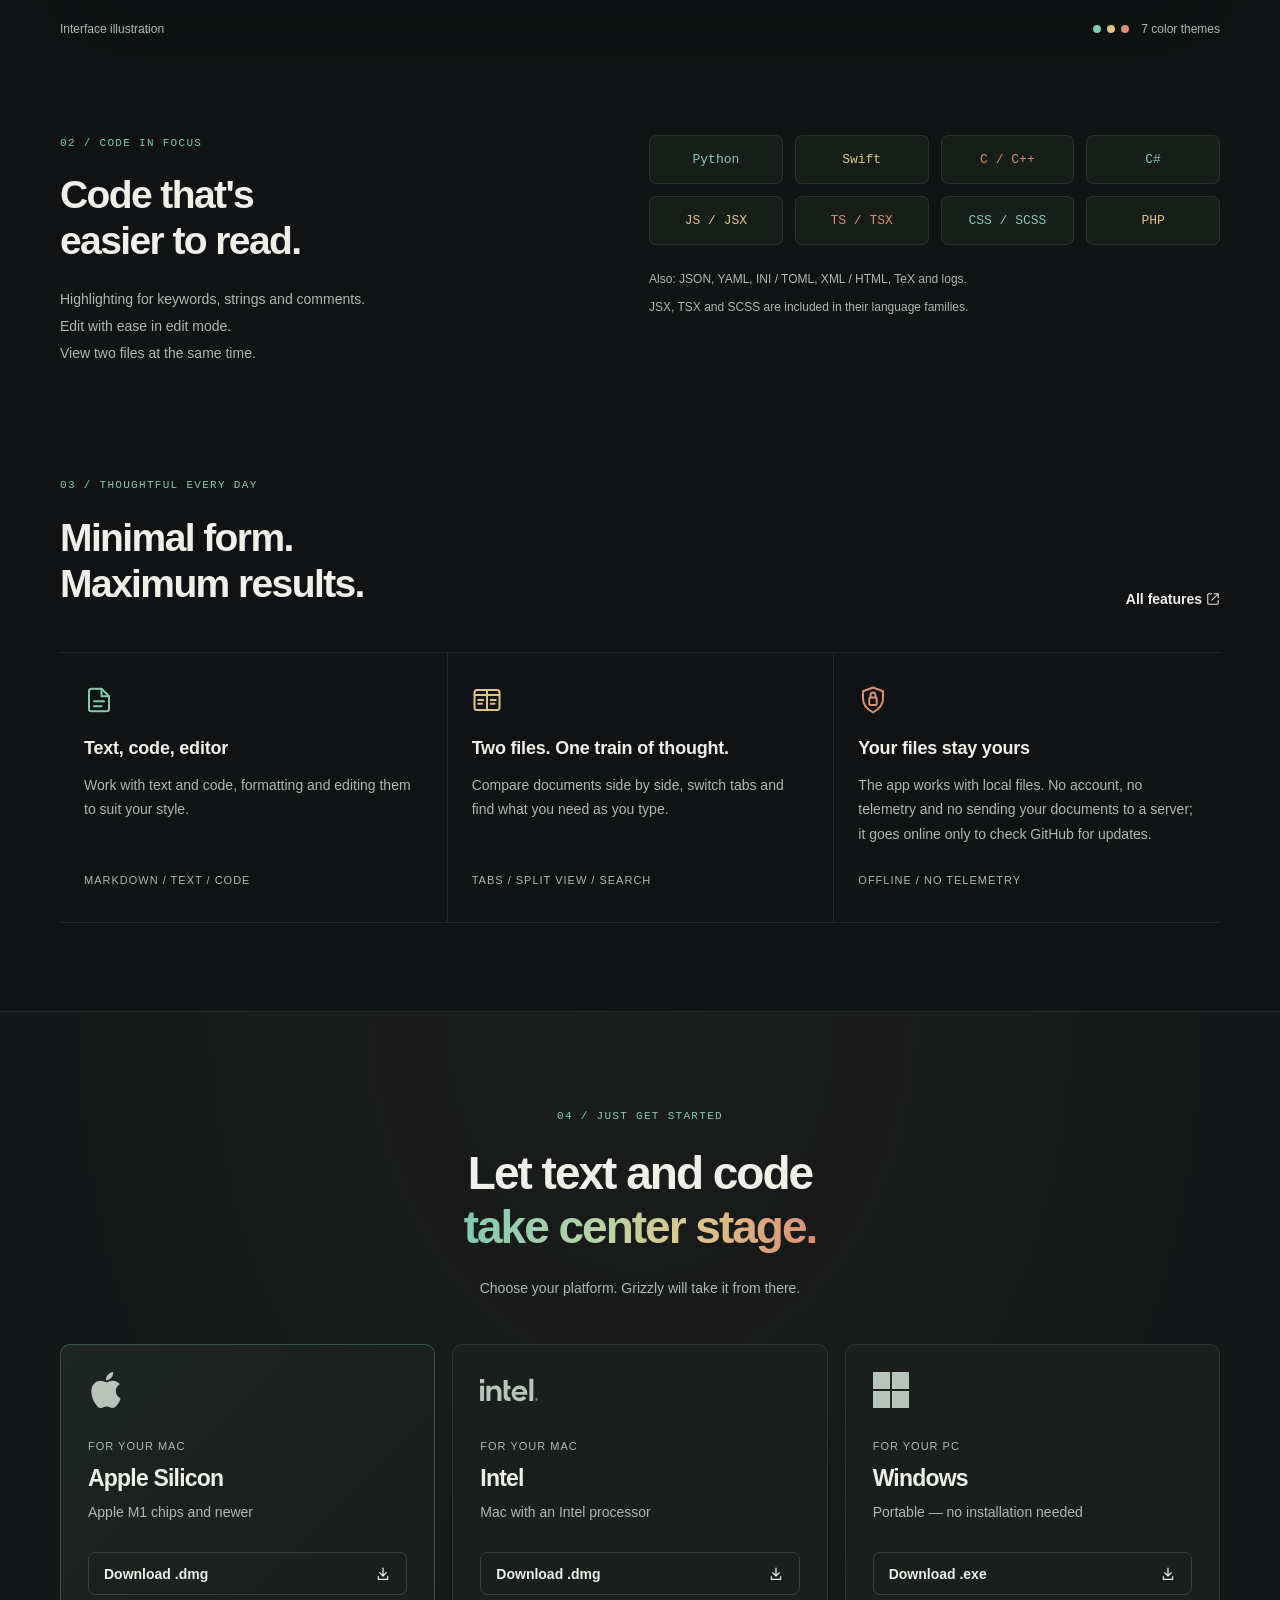
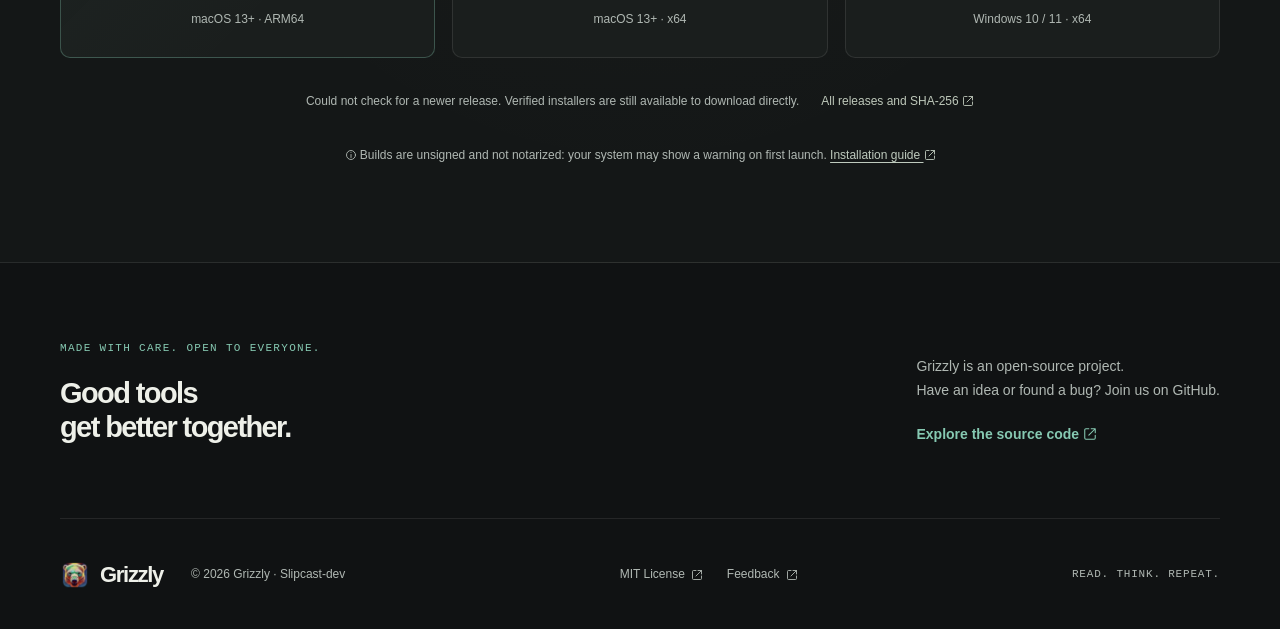
==== commit 59c5855c: "Add approved realistic grizzly hero and refresh feature copy" ====
--- a/index.html
+++ b/index.html
@@ -33,11 +33,10 @@
 <section class="hero wrap">
   <div class="hero-copy">
     <h1><span class="hero-title-lead">Легкое снаружи.</span><span class="hero-title-main gradient-text">Мощное внутри.</span></h1>
-    <p class="hero-description">Markdown, текст и исходный код —<br>в спокойном пространстве Grizzly.</p>
     <div class="hero-actions"><a class="button primary" href="#download"><svg class="hero-action-icon" xmlns="http://www.w3.org/2000/svg" viewBox="0 0 24 24" width="18" height="18" fill="none" stroke="currentColor" stroke-width="1.8" stroke-linecap="round" stroke-linejoin="round" aria-hidden="true" focusable="false"><path d="M12 3v12m-5-5 5 5 5-5M5 16v4h14v-4"/></svg> Скачать Grizzly</a><a class="button primary" href="#features"><svg class="hero-action-icon" xmlns="http://www.w3.org/2000/svg" viewBox="0 0 24 24" width="18" height="18" fill="none" stroke="currentColor" stroke-width="1.8" stroke-linecap="round" stroke-linejoin="round" aria-hidden="true" focusable="false"><rect x="3" y="3" width="7" height="7" rx="1.5"/><rect x="14" y="3" width="7" height="7" rx="1.5"/><rect x="3" y="14" width="7" height="7" rx="1.5"/><rect x="14" y="14" width="7" height="7" rx="1.5"/></svg> Что умеет Grizzly</a></div>
     <p class="hero-meta">macOS & Windows <span>·</span> Бесплатно <span>·</span> Без аккаунта</p>
   </div>
-  <div class="hero-art" aria-label="Иконка приложения Grizzly — разноцветный медведь"><div class="orbit orbit-one"></div><div class="orbit orbit-two"></div><img class="hero-icon" src="assets/icon.png" width="512" height="512" alt="Медведь Grizzly в бирюзовых, золотистых и коралловых тонах"><span class="cross cross-one">+</span><span class="cross cross-two">+</span></div>
+  <div class="hero-art" aria-label="Гризли в тёплом свете"><div class="orbit orbit-one"></div><div class="orbit orbit-two"></div><img class="hero-icon" src="assets/grizzly-hero.png" width="1280" height="1280" alt="Бурый гризли с мягкой янтарной и бирюзовой подсветкой"><span class="cross cross-one">+</span><span class="cross cross-two">+</span></div>
 </section>
 <div class="format-strip"><div class="wrap formats"><span>ТЕКСТ. ДАННЫЕ. ТЕПЕРЬ — И КОД.</span><div><b>.md</b><b>.py</b><b>.swift</b><b>.cpp</b><b>.js</b><b>.ts</b><b>.css</b><b>.php</b></div></div></div>
 <section class="experience wrap section" id="experience">
@@ -87,7 +86,7 @@
 </section>
 <!-- Эмблемы Apple и Intel: https://github.com/simple-icons/simple-icons (CC0); Windows: icons/windows11.svg в версии 11.0.0 того же проекта. Товарные знаки принадлежат их владельцам. -->
 <section class="features wrap section" id="features"><div class="section-heading"><div><p class="eyebrow">03 / ПРОДУМАНО ДЛЯ КАЖДОГО ДНЯ</p><h2>Минимум формы.<br>Максимум результата.</h2></div><a class="text-link" href="https://github.com/Slipcast-dev/Grizzly/blob/main/docs/ru/usage.md">Все возможности <svg class="inline-icon" xmlns="http://www.w3.org/2000/svg" viewBox="0 0 24 24" width="16" height="16" fill="none" stroke="currentColor" stroke-width="1.8" stroke-linecap="round" stroke-linejoin="round" aria-hidden="true" focusable="false"><path d="M14 3h7v7m0-7L10 14"/><path d="M10 3H5a2 2 0 0 0-2 2v14a2 2 0 0 0 2 2h14a2 2 0 0 0 2-2v-5"/></svg></a></div>
-<div class="feature-grid"><article><span class="feature-icon teal-text" aria-hidden="true"><svg xmlns="http://www.w3.org/2000/svg" viewBox="0 0 24 24" aria-hidden="true" focusable="false"><path d="M14 3H6a2 2 0 0 0-2 2v14a2 2 0 0 0 2 2h12a2 2 0 0 0 2-2V9Z"/><path d="M14 3v6h6M8 13h8M8 17h6"/></svg></span><h3>Текст и код, которые хочется читать</h3><p>Markdown, текст и блоки кода. Теперь — с подсветкой языков программирования.</p><span class="feature-note">MARKDOWN / ТЕКСТ / КОД</span></article><article><span class="feature-icon gold-text" aria-hidden="true"><svg xmlns="http://www.w3.org/2000/svg" viewBox="0 0 24 24" aria-hidden="true" focusable="false"><rect x="2" y="4" width="20" height="16" rx="2"/><path d="M12 4v16M2 8h20M5 12h4M5 15h3M15 12h4M15 15h3"/></svg></span><h3>Два файла. Одна мысль.</h3><p>Сравнивайте документы рядом, переключайте вкладки и находите нужное по мере ввода.</p><span class="feature-note">ВКЛАДКИ / SPLIT VIEW / ПОИСК</span></article><article><span class="feature-icon coral-text" aria-hidden="true"><svg xmlns="http://www.w3.org/2000/svg" viewBox="0 0 24 24" aria-hidden="true" focusable="false"><path d="m12 2 8 3v6c0 5-3.5 8.5-8 11-4.5-2.5-8-6-8-11V5Z"/><rect x="9" y="10" width="6" height="6" rx="1"/><path d="M10 10V8a2 2 0 0 1 4 0v2"/></svg></span><h3>Ваши файлы остаются вашими</h3><p>Приложение работает с локальными файлами. Без регистрации, телеметрии и отправки ваших текстов на сервер; в сеть оно выходит только проверить обновления на GitHub.</p><span class="feature-note">ОФЛАЙН / БЕЗ ТЕЛЕМЕТРИИ</span></article></div>
+<div class="feature-grid"><article><span class="feature-icon teal-text" aria-hidden="true"><svg xmlns="http://www.w3.org/2000/svg" viewBox="0 0 24 24" aria-hidden="true" focusable="false"><path d="M14 3H6a2 2 0 0 0-2 2v14a2 2 0 0 0 2 2h12a2 2 0 0 0 2-2V9Z"/><path d="M14 3v6h6M8 13h8M8 17h6"/></svg></span><h3>Текст,код,редактор</h3><p>Работайте с текстом и кодом, форматируйте и редактируйте их под свой стиль.</p><span class="feature-note">MARKDOWN / ТЕКСТ / КОД</span></article><article><span class="feature-icon gold-text" aria-hidden="true"><svg xmlns="http://www.w3.org/2000/svg" viewBox="0 0 24 24" aria-hidden="true" focusable="false"><rect x="2" y="4" width="20" height="16" rx="2"/><path d="M12 4v16M2 8h20M5 12h4M5 15h3M15 12h4M15 15h3"/></svg></span><h3>Два файла. Одна мысль.</h3><p>Сравнивайте документы рядом, переключайте вкладки и находите нужное по мере ввода.</p><span class="feature-note">ВКЛАДКИ / SPLIT VIEW / ПОИСК</span></article><article><span class="feature-icon coral-text" aria-hidden="true"><svg xmlns="http://www.w3.org/2000/svg" viewBox="0 0 24 24" aria-hidden="true" focusable="false"><path d="m12 2 8 3v6c0 5-3.5 8.5-8 11-4.5-2.5-8-6-8-11V5Z"/><rect x="9" y="10" width="6" height="6" rx="1"/><path d="M10 10V8a2 2 0 0 1 4 0v2"/></svg></span><h3>Ваши файлы остаются вашими</h3><p>Приложение работает с локальными файлами. Без регистрации, телеметрии и отправки ваших текстов на сервер; в сеть оно выходит только проверить обновления на GitHub.</p><span class="feature-note">ОФЛАЙН / БЕЗ ТЕЛЕМЕТРИИ</span></article></div>
 </section>
 <section class="download-section" id="download"><div class="wrap section"><div class="download-heading"><p class="eyebrow">04 / МОЖНО ПРОСТО НАЧАТЬ</p><h2>Пусть текст и код будут<br><span class="gradient-text">в центре внимания.</span></h2><p>Выберите свою платформу. Остальное — дело Grizzly.</p></div><div class="download-grid">
 <article class="download-card"><span class="platform-symbol" aria-hidden="true"><svg xmlns="http://www.w3.org/2000/svg" viewBox="0 0 24 24" aria-hidden="true" focusable="false"><path d="M12.152 6.896c-.948 0-2.415-1.078-3.96-1.04-2.04.027-3.91 1.183-4.961 3.014-2.117 3.675-.546 9.103 1.519 12.09 1.013 1.454 2.208 3.09 3.792 3.039 1.52-.065 2.09-.987 3.935-.987 1.831 0 2.35.987 3.96.948 1.637-.026 2.676-1.48 3.676-2.948 1.156-1.688 1.636-3.325 1.662-3.415-.039-.013-3.182-1.221-3.22-4.857-.026-3.04 2.48-4.494 2.597-4.559-1.429-2.09-3.623-2.324-4.39-2.376-2-.156-3.675 1.09-4.61 1.09zM15.53 3.83c.843-1.012 1.4-2.427 1.245-3.83-1.207.052-2.662.805-3.532 1.818-.78.896-1.454 2.338-1.273 3.714 1.338.104 2.715-.688 3.559-1.701"/></svg></span><span class="platform-label">ДЛЯ ВАШЕГО MAC</span><h3>Apple Silicon</h3><p>Чипы Apple M1 и новее</p><a class="button download-link" data-platform="arm64" href="https://github.com/Slipcast-dev/Grizzly/releases/download/v1.3.0/Grizzly-1.3.0-arm64.dmg">Скачать .dmg <svg class="inline-icon" xmlns="http://www.w3.org/2000/svg" viewBox="0 0 24 24" width="16" height="16" fill="none" stroke="currentColor" stroke-width="1.8" stroke-linecap="round" stroke-linejoin="round" aria-hidden="true" focusable="false"><path d="M12 3v12m-5-5 5 5 5-5M5 16v4h14v-4"/></svg></a><span class="requirements">macOS 13+ · ARM64</span></article>
--- a/styles.css
+++ b/styles.css
@@ -1,4 +1,4 @@
-:root{color-scheme:dark;--bg:#101213;--panel:#171a1b;--text:#eef0e9;--muted:#b0b8b3;--line:#ffffff16;--teal:#86c9b2;--gold:#dec58a;--coral:#d98f77;font-family:Inter,-apple-system,BlinkMacSystemFont,"Segoe UI",sans-serif;font-synthesis:none}*{box-sizing:border-box}html{scroll-behavior:smooth;scroll-padding-top:40px}body{margin:0;background:var(--bg);color:var(--text);font-size:15px;-webkit-font-smoothing:auto}a{color:inherit;text-decoration:none}button{font:inherit}a,button{-webkit-tap-highlight-color:transparent}a:focus-visible,button:focus-visible{outline:2px solid var(--teal);outline-offset:6px}a:hover{color:var(--teal)}.wrap{width:min(1160px,calc(100% - 80px));margin-inline:auto}.header{height:104px;display:flex;align-items:center;justify-content:space-between;border-bottom:1px solid var(--line)}.brand{display:flex;align-items:center;gap:10px;font-size:27px;font-weight:750;letter-spacing:-1.3px}.brand img{object-fit:contain}.header .main-nav{display:flex;gap:32px;font-size:13px;color:#b3b9b4}.button{display:inline-flex;align-items:center;justify-content:center;gap:12px;min-height:50px;padding:0 23px;border:1px solid #ffffff26;border-radius:7px;font-size:14px;font-weight:600;transition:background .2s,transform .2s}.button:hover{background:#ffffff0b;color:var(--text);transform:translateY(-2px)}.button.small{min-height:39px;font-size:12px;padding:0 17px}.button.primary{background:var(--teal);color:#13251e;border-color:var(--teal)}.button.primary:hover{background:#a0ddc8}.hero{display:grid;grid-template-columns:1.55fr 1fr;gap:30px;align-items:center;min-height:560px;padding-block:62px 70px}.status-dot{display:inline-block;width:6px;height:6px;border-radius:50%;background:var(--teal);flex-shrink:0}h1{font-size:clamp(46px,5.4vw,72px);line-height:1.08;font-weight:650;letter-spacing:-3.8px;margin:28px 0 25px}.gradient-text{background:linear-gradient(105deg,var(--teal) 4%,#b8d3a5 40%,var(--gold) 66%,var(--coral) 98%);color:transparent;background-clip:text;-webkit-background-clip:text}.hero-description{font-size:16px;color:var(--muted);line-height:1.85}.hero-actions{display:flex;align-items:center;gap:26px;margin-top:31px}.text-link{font-size:13px;font-weight:550}.hero-meta{font-size:11px;color:#858d87;margin-top:19px}.hero-meta span{margin:0 9px;color:#4a524e}.hero-art{position:relative;min-height:435px;display:flex;align-items:center;justify-content:center;isolation:isolate}.hero-art:before{content:"";position:absolute;inset:40px -10px;background:radial-gradient(ellipse at 35% 40%,#7acbb31c,transparent 60%),radial-gradient(ellipse at 70% 65%,#d98f7719,transparent 60%);filter:blur(25px);z-index:-2}.hero-icon{width:360px;max-width:85%;height:auto;filter:drop-shadow(0 22px 35px #0007);transform:rotate(-6deg);z-index:1}.orbit{position:absolute;max-width:100%;border:1px solid #b7cbb513;width:420px;height:420px;border-radius:50%;transform:scaleY(.92)}.orbit-two{width:475px;height:475px;transform:scaleX(.91);border-style:dashed}.cross{position:absolute;color:#8a9388;font-family:monospace;font-size:19px}.cross-one{top:55px;left:18px}.cross-two{bottom:47px;right:12px}.format-strip{border-block:1px solid var(--line);background:#ffffff02}.formats{min-height:83px;display:flex;align-items:center;justify-content:space-between;gap:30px}.formats>span{font-size:9px;letter-spacing:1.5px;color:#7e8981}.formats>div{display:flex;align-items:center;gap:27px;font-family:ui-monospace,monospace}.formats b{font-size:16px;color:#b3bbb1;font-weight:450}.formats div>span{font-size:10px;color:#7e8981}.section{padding-block:96px}.section-heading{display:flex;align-items:end;justify-content:space-between;gap:32px;margin-bottom:38px}.eyebrow{font-family:ui-monospace,monospace;font-size:9px;letter-spacing:1.8px;color:var(--teal);margin:0 0 20px}h2{font-size:39px;line-height:1.18;font-weight:560;letter-spacing:-1.6px;margin:0}.muted{color:#717b75}.section-intro{font-size:13px;line-height:1.9;color:var(--muted);margin:0 0 3px}.app-window{border:1px solid #ffffff22;border-radius:12px;overflow:hidden;background:#191c1e;box-shadow:0 30px 90px #0003}.window-top{height:41px;background:#202426;border-bottom:1px solid #ffffff0b;display:flex;align-items:center;justify-content:space-between;padding:0 16px;font-size:11px;color:#a9b0aa}.traffic{display:flex;gap:6px;width:50px}.traffic i{width:9px;height:9px;border-radius:50%;background:#ec736b}.traffic i:nth-child(2){background:#e3bb61}.traffic i:nth-child(3){background:#83b58a}.window-shortcut{font-family:monospace;width:50px;text-align:right;color:#79817d}.app-body{display:flex;min-height:430px}.app-sidebar{width:205px;flex-shrink:0;border-right:1px solid #ffffff0b;background:#161a1b;padding:25px 13px 20px;position:relative}.sidebar-title{font-size:9px;letter-spacing:1.2px;color:#747e77;padding-inline:12px;display:flex;justify-content:space-between}.sidebar-title span{font-size:13px}.app-sidebar p{font-size:11px;color:#9fa8a0;padding:9px 12px;margin:3px 0;border-radius:4px}.folder-title{margin-top:34px;margin-bottom:10px}.app-sidebar .selected{background:#86c9b211;color:#b8d9c9}.sidebar-bottom{position:absolute;bottom:20px;left:25px;display:flex;align-items:center;gap:7px;font-size:9px;color:#75847b}.document{flex:1;min-width:0;display:flex;flex-direction:column}.document-toolbar{height:45px;border-bottom:1px solid var(--line);display:flex;align-items:center;justify-content:space-between;padding-right:18px}.file-tab{font-size:10px;color:#b0bbb2;border-right:1px solid var(--line);height:100%;padding:15px 18px;min-width:190px}.file-tab>span{float:right;color:#606e65}.mode-switch{display:flex;gap:2px;padding:3px;border-radius:5px;background:#101415}.mode-switch button{border:0;border-radius:3px;background:transparent;color:#8c9790;font-size:9px;padding:5px 11px;cursor:pointer}.mode-switch button.active{background:#303a34;color:#c6dfcf}.document-status{display:flex;justify-content:space-between;border-top:1px solid var(--line);padding:9px 18px;font-size:8px;color:#7c8980;margin-top:auto}.document-status span span{padding-inline:8px}.source-content{margin:0;padding:38px 45px;white-space:pre-wrap;line-height:1.9;font-size:12px;color:#abd0b7;flex:1;min-height:340px}.preview-caption{display:flex;justify-content:space-between;margin-top:20px;font-size:10px;color:#7d8880}.preview-caption>div{display:flex;align-items:center;gap:6px}.preview-caption div>span:last-child{margin-left:6px}.swatch{width:8px;height:8px;border-radius:50%}.teal{background:var(--teal)}.gold{background:var(--gold)}.coral{background:var(--coral)}.features{padding-top:15px;padding-bottom:88px}.features .section-heading{margin-bottom:45px}.feature-grid{display:grid;grid-template-columns:repeat(3,1fr);border-block:1px solid var(--line)}.feature-grid article{padding:31px 30px 29px 0}.feature-grid article+article{border-left:1px solid var(--line);padding-left:30px}.feature-icon{display:block;width:30px;height:30px}.feature-icon svg{display:block;width:100%;height:100%;fill:none;stroke:currentColor;stroke-width:1.6;stroke-linecap:round;stroke-linejoin:round}.teal-text{color:var(--teal)}.gold-text{color:var(--gold)}.coral-text{color:var(--coral)}.feature-grid h3{font-size:17px;font-weight:550;letter-spacing:-.4px;margin:24px 0 13px}.feature-grid p{font-size:12px;color:var(--muted);line-height:1.9;max-width:290px}.feature-note{display:block;margin-top:28px;font-size:8px;letter-spacing:1.3px;color:#76877c}.download-section{border-block:1px solid var(--line);background:radial-gradient(ellipse at 50% 0,#bcb7850a,transparent 65%),#141717}.download-heading{text-align:center}.download-heading h2{font-size:46px;letter-spacing:-2px}.download-heading>p:last-child{font-size:13px;color:var(--muted);margin:22px 0 43px}.download-grid{display:grid;grid-template-columns:repeat(3,1fr);gap:17px}.download-card{background:#1a1e1d;border:1px solid #ffffff18;border-radius:10px;padding:27px;position:relative}.download-card:first-child{border-color:#86c9b24f;background:linear-gradient(135deg,#86c9b20b,transparent 70%),#1a1e1d}.platform-symbol{display:block;width:36px;height:36px;color:#b6c4b9;margin-bottom:28px}.platform-symbol svg{display:block;width:100%;height:100%;fill:currentColor}.platform-symbol.intel-symbol{width:58px}.platform-label{font-size:8px;letter-spacing:1.5px;color:#808e84}.download-card h3{font-size:23px;letter-spacing:-.8px;font-weight:550;margin:12px 0 8px}.download-card p{font-size:12px;color:var(--muted);margin:0 0 28px}.download-card .button{width:100%;justify-content:space-between;min-height:43px;font-size:12px;padding-inline:15px;background:transparent;color:var(--text);border-color:#ffffff26;transition:background .2s,color .2s,border-color .2s,transform .2s}.download-card .button:hover{background:var(--teal);color:#13251e;border-color:var(--teal)}.requirements{display:block;font-size:9px;text-align:center;margin-top:14px;color:#849187}.download-details{display:flex;justify-content:center;align-items:center;gap:22px;flex-wrap:wrap;font-size:10px;color:#8c998e;margin-top:21px}.download-details a{color:#bec8ba}.install-note{font-size:10px;line-height:1.8;color:#8b978c;text-align:center;margin:21px auto 0;max-width:820px}.install-note a{color:#bfcbbe;text-decoration:underline;text-underline-offset:3px}.install-note>span{margin-right:5px}.open-source{display:flex;justify-content:space-between;align-items:center;gap:40px;padding-block:74px}.open-source h2{font-size:29px;margin-top:18px}.open-source p{font-size:12px;color:var(--muted);line-height:1.9;margin-bottom:22px}.open-source .text-link{color:var(--teal)}footer{display:flex;align-items:center;gap:30px;min-height:95px;border-top:1px solid var(--line);font-size:9px;color:#7c897f}footer .brand{font-size:22px;color:var(--text)}footer>div{display:flex;gap:23px}.footer-tag{margin-left:auto;font-family:monospace;font-size:8px;letter-spacing:1.4px}.skip{position:absolute;left:20px;top:-80px;padding:10px;background:var(--teal);color:var(--bg);z-index:10}.skip:focus{top:10px}[hidden]{display:none!important}@media(min-width:1400px){.hero{min-height:660px}.hero-icon{width:390px}.hero-art{min-height:460px}}@media(max-width:1000px){.wrap{width:calc(100% - 48px)}.hero{gap:0}.hero-icon{width:310px}.orbit{width:330px;height:330px}.orbit-two{width:370px;height:370px}.hero-art{min-height:390px}.formats>div{gap:16px}.formats>span{max-width:150px;line-height:1.7}.feature-grid h3{font-size:15px}.feature-grid article{padding-right:20px}.feature-grid article+article{padding-left:20px}footer{gap:20px}.footer-tag{display:none}}@media(max-width:700px){.wrap{width:calc(100% - 36px)}.header{height:78px}.header .main-nav{gap:18px}.header .main-nav a{font-size:11px}.header .main-nav a:nth-child(-n+2){display:none}.brand{font-size:25px}.hero{grid-template-columns:1fr;padding-block:35px 40px;gap:26px}.hero-copy{text-align:center}h1{font-size:52px;letter-spacing:-2.8px;margin-top:26px}.hero-description{font-size:14px}.hero-actions{justify-content:center;gap:20px}.hero-actions .button{font-size:12px}.text-link{font-size:12px}.hero-meta{font-size:10px}.hero-art{min-height:325px;max-width:370px;width:100%;margin:auto}.hero-icon{width:270px}.orbit{width:290px;height:290px}.orbit-two{width:325px;height:325px}.formats{flex-direction:column;gap:17px;justify-content:center;padding-block:22px}.formats>span{max-width:none;font-size:8px}.formats>div{gap:17px;flex-wrap:wrap;justify-content:center}.formats b{font-size:13px}.formats div>span{font-size:9px}.section{padding-block:58px}.section-heading{display:block;margin-bottom:27px}h2{font-size:31px;letter-spacing:-1.3px}.eyebrow{font-size:8px;letter-spacing:1.3px;margin-bottom:17px}.section-intro{margin-top:20px;font-size:12px}.section-intro br{display:none}.app-sidebar{display:none}.app-body{min-height:360px}.document-toolbar{padding-right:8px}.file-tab{min-width:135px;padding-inline:12px}.mode-switch button{padding-inline:8px}.document-status{font-size:7px;padding-inline:12px}.preview-caption{font-size:8px;gap:16px}.preview-caption>span{max-width:150px}.preview-caption>div{gap:3px}.preview-caption div>span:last-child{margin-left:3px}.swatch{width:6px;height:6px}.features{padding-top:5px}.features .section-heading>a{display:inline-block;margin-top:20px}.feature-grid{grid-template-columns:1fr}.feature-grid article,.feature-grid article+article{padding:24px 0;border-left:0}.feature-grid article+article{border-top:1px solid var(--line)}.feature-grid h3{margin-top:15px;font-size:18px}.feature-grid p{max-width:none}.feature-note{margin-top:20px}.download-heading h2{font-size:35px;letter-spacing:-1.5px}.download-heading>p:last-child{font-size:12px;line-height:1.8}.download-grid{grid-template-columns:1fr}.download-card{padding:25px}.platform-symbol{float:right;margin-bottom:0}.download-card h3{font-size:25px}.download-card p{margin-bottom:20px}.download-details{gap:4px;text-align:center;line-height:1.8}.download-details p{margin-bottom:3px}.install-note{font-size:10px;margin-top:20px}.open-source{display:block;padding-block:49px}.open-source h2{font-size:29px}.open-source>div+div{margin-top:25px}footer{flex-wrap:wrap;gap:20px;padding-block:24px}footer>div{width:100%;gap:22px}footer>span{margin-left:auto}.source-content{font-size:10px;padding:26px 20px;min-height:280px}}@media(prefers-reduced-motion:reduce){html{scroll-behavior:auto}*,*:before,*:after{transition:none!important;transform:none!important}}
+:root{color-scheme:dark;--bg:#101213;--panel:#171a1b;--text:#eef0e9;--muted:#b0b8b3;--line:#ffffff16;--teal:#86c9b2;--gold:#dec58a;--coral:#d98f77;font-family:Inter,-apple-system,BlinkMacSystemFont,"Segoe UI",sans-serif;font-synthesis:none}*{box-sizing:border-box}html{scroll-behavior:smooth;scroll-padding-top:40px}body{margin:0;background:var(--bg);color:var(--text);font-size:15px;-webkit-font-smoothing:auto}a{color:inherit;text-decoration:none}button{font:inherit}a,button{-webkit-tap-highlight-color:transparent}a:focus-visible,button:focus-visible{outline:2px solid var(--teal);outline-offset:6px}a:hover{color:var(--teal)}.wrap{width:min(1160px,calc(100% - 80px));margin-inline:auto}.header{height:104px;display:flex;align-items:center;justify-content:space-between;border-bottom:1px solid var(--line)}.brand{display:flex;align-items:center;gap:10px;font-size:27px;font-weight:750;letter-spacing:-1.3px}.brand img{object-fit:contain}.header .main-nav{display:flex;gap:32px;font-size:13px;color:#b3b9b4}.button{display:inline-flex;align-items:center;justify-content:center;gap:12px;min-height:50px;padding:0 23px;border:1px solid #ffffff26;border-radius:7px;font-size:14px;font-weight:600;transition:background .2s,transform .2s}.button:hover{background:#ffffff0b;color:var(--text);transform:translateY(-2px)}.button.small{min-height:39px;font-size:12px;padding:0 17px}.button.primary{background:var(--teal);color:#13251e;border-color:var(--teal)}.button.primary:hover{background:#a0ddc8}.hero{display:grid;grid-template-columns:1.55fr 1fr;gap:30px;align-items:center;min-height:560px;padding-block:62px 70px}.status-dot{display:inline-block;width:6px;height:6px;border-radius:50%;background:var(--teal);flex-shrink:0}h1{font-size:clamp(46px,5.4vw,72px);line-height:1.08;font-weight:650;letter-spacing:-3.8px;margin:28px 0 25px}.gradient-text{background:linear-gradient(105deg,var(--teal) 4%,#b8d3a5 40%,var(--gold) 66%,var(--coral) 98%);color:transparent;background-clip:text;-webkit-background-clip:text}.hero-actions{display:flex;align-items:center;gap:26px;margin-top:31px}.text-link{font-size:13px;font-weight:550}.hero-meta{font-size:11px;color:#858d87;margin-top:19px}.hero-meta span{margin:0 9px;color:#4a524e}.hero-art{position:relative;min-height:435px;display:flex;align-items:center;justify-content:center;isolation:isolate}.hero-art:before{content:"";position:absolute;inset:40px -10px;background:radial-gradient(ellipse at 35% 40%,#7acbb31c,transparent 60%),radial-gradient(ellipse at 70% 65%,#d98f7719,transparent 60%);filter:blur(25px);z-index:-2}.hero-icon{width:360px;max-width:85%;height:auto;filter:drop-shadow(0 22px 35px #0007);transform:rotate(-6deg);z-index:1}.orbit{position:absolute;max-width:100%;border:1px solid #b7cbb513;width:420px;height:420px;border-radius:50%;transform:scaleY(.92)}.orbit-two{width:475px;height:475px;transform:scaleX(.91);border-style:dashed}.cross{position:absolute;color:#8a9388;font-family:monospace;font-size:19px}.cross-one{top:55px;left:18px}.cross-two{bottom:47px;right:12px}.format-strip{border-block:1px solid var(--line);background:#ffffff02}.formats{min-height:83px;display:flex;align-items:center;justify-content:space-between;gap:30px}.formats>span{font-size:9px;letter-spacing:1.5px;color:#7e8981}.formats>div{display:flex;align-items:center;gap:27px;font-family:ui-monospace,monospace}.formats b{font-size:16px;color:#b3bbb1;font-weight:450}.formats div>span{font-size:10px;color:#7e8981}.section{padding-block:96px}.section-heading{display:flex;align-items:end;justify-content:space-between;gap:32px;margin-bottom:38px}.eyebrow{font-family:ui-monospace,monospace;font-size:9px;letter-spacing:1.8px;color:var(--teal);margin:0 0 20px}h2{font-size:39px;line-height:1.18;font-weight:560;letter-spacing:-1.6px;margin:0}.muted{color:#717b75}.section-intro{font-size:13px;line-height:1.9;color:var(--muted);margin:0 0 3px}.app-window{border:1px solid #ffffff22;border-radius:12px;overflow:hidden;background:#191c1e;box-shadow:0 30px 90px #0003}.window-top{height:41px;background:#202426;border-bottom:1px solid #ffffff0b;display:flex;align-items:center;justify-content:space-between;padding:0 16px;font-size:11px;color:#a9b0aa}.traffic{display:flex;gap:6px;width:50px}.traffic i{width:9px;height:9px;border-radius:50%;background:#ec736b}.traffic i:nth-child(2){background:#e3bb61}.traffic i:nth-child(3){background:#83b58a}.window-shortcut{font-family:monospace;width:50px;text-align:right;color:#79817d}.app-body{display:flex;min-height:430px}.app-sidebar{width:205px;flex-shrink:0;border-right:1px solid #ffffff0b;background:#161a1b;padding:25px 13px 20px;position:relative}.sidebar-title{font-size:9px;letter-spacing:1.2px;color:#747e77;padding-inline:12px;display:flex;justify-content:space-between}.sidebar-title span{font-size:13px}.app-sidebar p{font-size:11px;color:#9fa8a0;padding:9px 12px;margin:3px 0;border-radius:4px}.folder-title{margin-top:34px;margin-bottom:10px}.app-sidebar .selected{background:#86c9b211;color:#b8d9c9}.sidebar-bottom{position:absolute;bottom:20px;left:25px;display:flex;align-items:center;gap:7px;font-size:9px;color:#75847b}.document{flex:1;min-width:0;display:flex;flex-direction:column}.document-toolbar{height:45px;border-bottom:1px solid var(--line);display:flex;align-items:center;justify-content:space-between;padding-right:18px}.file-tab{font-size:10px;color:#b0bbb2;border-right:1px solid var(--line);height:100%;padding:15px 18px;min-width:190px}.file-tab>span{float:right;color:#606e65}.mode-switch{display:flex;gap:2px;padding:3px;border-radius:5px;background:#101415}.mode-switch button{border:0;border-radius:3px;background:transparent;color:#8c9790;font-size:9px;padding:5px 11px;cursor:pointer}.mode-switch button.active{background:#303a34;color:#c6dfcf}.document-status{display:flex;justify-content:space-between;border-top:1px solid var(--line);padding:9px 18px;font-size:8px;color:#7c8980;margin-top:auto}.document-status span span{padding-inline:8px}.source-content{margin:0;padding:38px 45px;white-space:pre-wrap;line-height:1.9;font-size:12px;color:#abd0b7;flex:1;min-height:340px}.preview-caption{display:flex;justify-content:space-between;margin-top:20px;font-size:10px;color:#7d8880}.preview-caption>div{display:flex;align-items:center;gap:6px}.preview-caption div>span:last-child{margin-left:6px}.swatch{width:8px;height:8px;border-radius:50%}.teal{background:var(--teal)}.gold{background:var(--gold)}.coral{background:var(--coral)}.features{padding-top:15px;padding-bottom:88px}.features .section-heading{margin-bottom:45px}.feature-grid{display:grid;grid-template-columns:repeat(3,1fr);border-block:1px solid var(--line)}.feature-grid article{padding:31px 30px 29px 0}.feature-grid article+article{border-left:1px solid var(--line);padding-left:30px}.feature-icon{display:block;width:30px;height:30px}.feature-icon svg{display:block;width:100%;height:100%;fill:none;stroke:currentColor;stroke-width:1.6;stroke-linecap:round;stroke-linejoin:round}.teal-text{color:var(--teal)}.gold-text{color:var(--gold)}.coral-text{color:var(--coral)}.feature-grid h3{font-size:17px;font-weight:550;letter-spacing:-.4px;margin:24px 0 13px}.feature-grid p{font-size:12px;color:var(--muted);line-height:1.9;max-width:290px}.feature-note{display:block;margin-top:28px;font-size:8px;letter-spacing:1.3px;color:#76877c}.download-section{border-block:1px solid var(--line);background:radial-gradient(ellipse at 50% 0,#bcb7850a,transparent 65%),#141717}.download-heading{text-align:center}.download-heading h2{font-size:46px;letter-spacing:-2px}.download-heading>p:last-child{font-size:13px;color:var(--muted);margin:22px 0 43px}.download-grid{display:grid;grid-template-columns:repeat(3,1fr);gap:17px}.download-card{background:#1a1e1d;border:1px solid #ffffff18;border-radius:10px;padding:27px;position:relative}.download-card:first-child{border-color:#86c9b24f;background:linear-gradient(135deg,#86c9b20b,transparent 70%),#1a1e1d}.platform-symbol{display:block;width:36px;height:36px;color:#b6c4b9;margin-bottom:28px}.platform-symbol svg{display:block;width:100%;height:100%;fill:currentColor}.platform-symbol.intel-symbol{width:58px}.platform-label{font-size:8px;letter-spacing:1.5px;color:#808e84}.download-card h3{font-size:23px;letter-spacing:-.8px;font-weight:550;margin:12px 0 8px}.download-card p{font-size:12px;color:var(--muted);margin:0 0 28px}.download-card .button{width:100%;justify-content:space-between;min-height:43px;font-size:12px;padding-inline:15px;background:transparent;color:var(--text);border-color:#ffffff26;transition:background .2s,color .2s,border-color .2s,transform .2s}.download-card .button:hover{background:var(--teal);color:#13251e;border-color:var(--teal)}.requirements{display:block;font-size:9px;text-align:center;margin-top:14px;color:#849187}.download-details{display:flex;justify-content:center;align-items:center;gap:22px;flex-wrap:wrap;font-size:10px;color:#8c998e;margin-top:21px}.download-details a{color:#bec8ba}.install-note{font-size:10px;line-height:1.8;color:#8b978c;text-align:center;margin:21px auto 0;max-width:820px}.install-note a{color:#bfcbbe;text-decoration:underline;text-underline-offset:3px}.install-note>span{margin-right:5px}.open-source{display:flex;justify-content:space-between;align-items:center;gap:40px;padding-block:74px}.open-source h2{font-size:29px;margin-top:18px}.open-source p{font-size:12px;color:var(--muted);line-height:1.9;margin-bottom:22px}.open-source .text-link{color:var(--teal)}footer{display:flex;align-items:center;gap:30px;min-height:95px;border-top:1px solid var(--line);font-size:9px;color:#7c897f}footer .brand{font-size:22px;color:var(--text)}footer>div{display:flex;gap:23px}.footer-tag{margin-left:auto;font-family:monospace;font-size:8px;letter-spacing:1.4px}.skip{position:absolute;left:20px;top:-80px;padding:10px;background:var(--teal);color:var(--bg);z-index:10}.skip:focus{top:10px}[hidden]{display:none!important}@media(min-width:1400px){.hero{min-height:660px}.hero-icon{width:390px}.hero-art{min-height:460px}}@media(max-width:1000px){.wrap{width:calc(100% - 48px)}.hero{gap:0}.hero-icon{width:310px}.orbit{width:330px;height:330px}.orbit-two{width:370px;height:370px}.hero-art{min-height:390px}.formats>div{gap:16px}.formats>span{max-width:150px;line-height:1.7}.feature-grid h3{font-size:15px}.feature-grid article{padding-right:20px}.feature-grid article+article{padding-left:20px}footer{gap:20px}.footer-tag{display:none}}@media(max-width:700px){.wrap{width:calc(100% - 36px)}.header{height:78px}.header .main-nav{gap:18px}.header .main-nav a{font-size:11px}.header .main-nav a:nth-child(-n+2){display:none}.brand{font-size:25px}.hero{grid-template-columns:1fr;padding-block:35px 40px;gap:26px}.hero-copy{text-align:center}h1{font-size:52px;letter-spacing:-2.8px;margin-top:26px}.hero-actions{justify-content:center;gap:20px}.hero-actions .button{font-size:12px}.text-link{font-size:12px}.hero-meta{font-size:10px}.hero-art{min-height:325px;max-width:370px;width:100%;margin:auto}.hero-icon{width:270px}.orbit{width:290px;height:290px}.orbit-two{width:325px;height:325px}.formats{flex-direction:column;gap:17px;justify-content:center;padding-block:22px}.formats>span{max-width:none;font-size:8px}.formats>div{gap:17px;flex-wrap:wrap;justify-content:center}.formats b{font-size:13px}.formats div>span{font-size:9px}.section{padding-block:58px}.section-heading{display:block;margin-bottom:27px}h2{font-size:31px;letter-spacing:-1.3px}.eyebrow{font-size:8px;letter-spacing:1.3px;margin-bottom:17px}.section-intro{margin-top:20px;font-size:12px}.section-intro br{display:none}.app-sidebar{display:none}.app-body{min-height:360px}.document-toolbar{padding-right:8px}.file-tab{min-width:135px;padding-inline:12px}.mode-switch button{padding-inline:8px}.document-status{font-size:7px;padding-inline:12px}.preview-caption{font-size:8px;gap:16px}.preview-caption>span{max-width:150px}.preview-caption>div{gap:3px}.preview-caption div>span:last-child{margin-left:3px}.swatch{width:6px;height:6px}.features{padding-top:5px}.features .section-heading>a{display:inline-block;margin-top:20px}.feature-grid{grid-template-columns:1fr}.feature-grid article,.feature-grid article+article{padding:24px 0;border-left:0}.feature-grid article+article{border-top:1px solid var(--line)}.feature-grid h3{margin-top:15px;font-size:18px}.feature-grid p{max-width:none}.feature-note{margin-top:20px}.download-heading h2{font-size:35px;letter-spacing:-1.5px}.download-heading>p:last-child{font-size:12px;line-height:1.8}.download-grid{grid-template-columns:1fr}.download-card{padding:25px}.platform-symbol{float:right;margin-bottom:0}.download-card h3{font-size:25px}.download-card p{margin-bottom:20px}.download-details{gap:4px;text-align:center;line-height:1.8}.download-details p{margin-bottom:3px}.install-note{font-size:10px;margin-top:20px}.open-source{display:block;padding-block:49px}.open-source h2{font-size:29px}.open-source>div+div{margin-top:25px}footer{flex-wrap:wrap;gap:20px;padding-block:24px}footer>div{width:100%;gap:22px}footer>span{margin-left:auto}.source-content{font-size:10px;padding:26px 20px;min-height:280px}}@media(prefers-reduced-motion:reduce){html{scroll-behavior:auto}*,*:before,*:after{transition:none!important;transform:none!important}}
 
 .language-toggle{min-width:90px;gap:9px;white-space:nowrap;flex-shrink:0}.language-toggle svg{display:block;width:16px;height:16px;flex-shrink:0}@media(max-width:700px){.header .main-nav{display:none}}
 
@@ -93,3 +93,16 @@
  footer>span{margin-left:0}
  .footer-tag{display:block}
 }
+
+/* Realistic grizzly hero: existing app emblems remain unchanged. */
+.hero{grid-template-columns:1.12fr 1fr;min-height:620px;gap:24px;padding-block:48px 56px}
+.hero h1{margin-bottom:28px}
+.hero-actions{margin-top:0}
+.hero-art{min-height:560px}
+.hero-art:before{inset:8% -2% 3%;background:radial-gradient(ellipse at 28% 40%,#3c9b8729,transparent 60%),radial-gradient(ellipse at 76% 33%,#ce89362e,transparent 65%);filter:blur(26px)}
+.hero-icon{width:570px;max-width:112%;height:auto;transform:none;filter:none;mask-image:linear-gradient(#000 0%,#000 74%,transparent 100%);-webkit-mask-image:linear-gradient(#000 0%,#000 74%,transparent 100%)}
+.orbit{width:470px;height:470px;border-color:#86c9b219}
+.orbit-two{width:520px;height:520px;border-color:#dec58a20}
+@media(max-width:1000px){.hero-art{min-height:420px}.hero-icon{width:440px}.orbit{width:380px;height:380px}.orbit-two{width:420px;height:420px}}
+@media(max-width:900px){.hero{grid-template-columns:1fr;gap:12px}.hero-art{max-width:470px;min-height:440px}.hero-icon{max-width:105%}}
+@media(max-width:700px){.hero{padding-block:35px 28px;gap:14px}.hero-art{max-width:370px;min-height:340px}.hero-icon{width:360px;max-width:100%}.orbit{width:310px;height:310px}.orbit-two{width:340px;height:340px}}
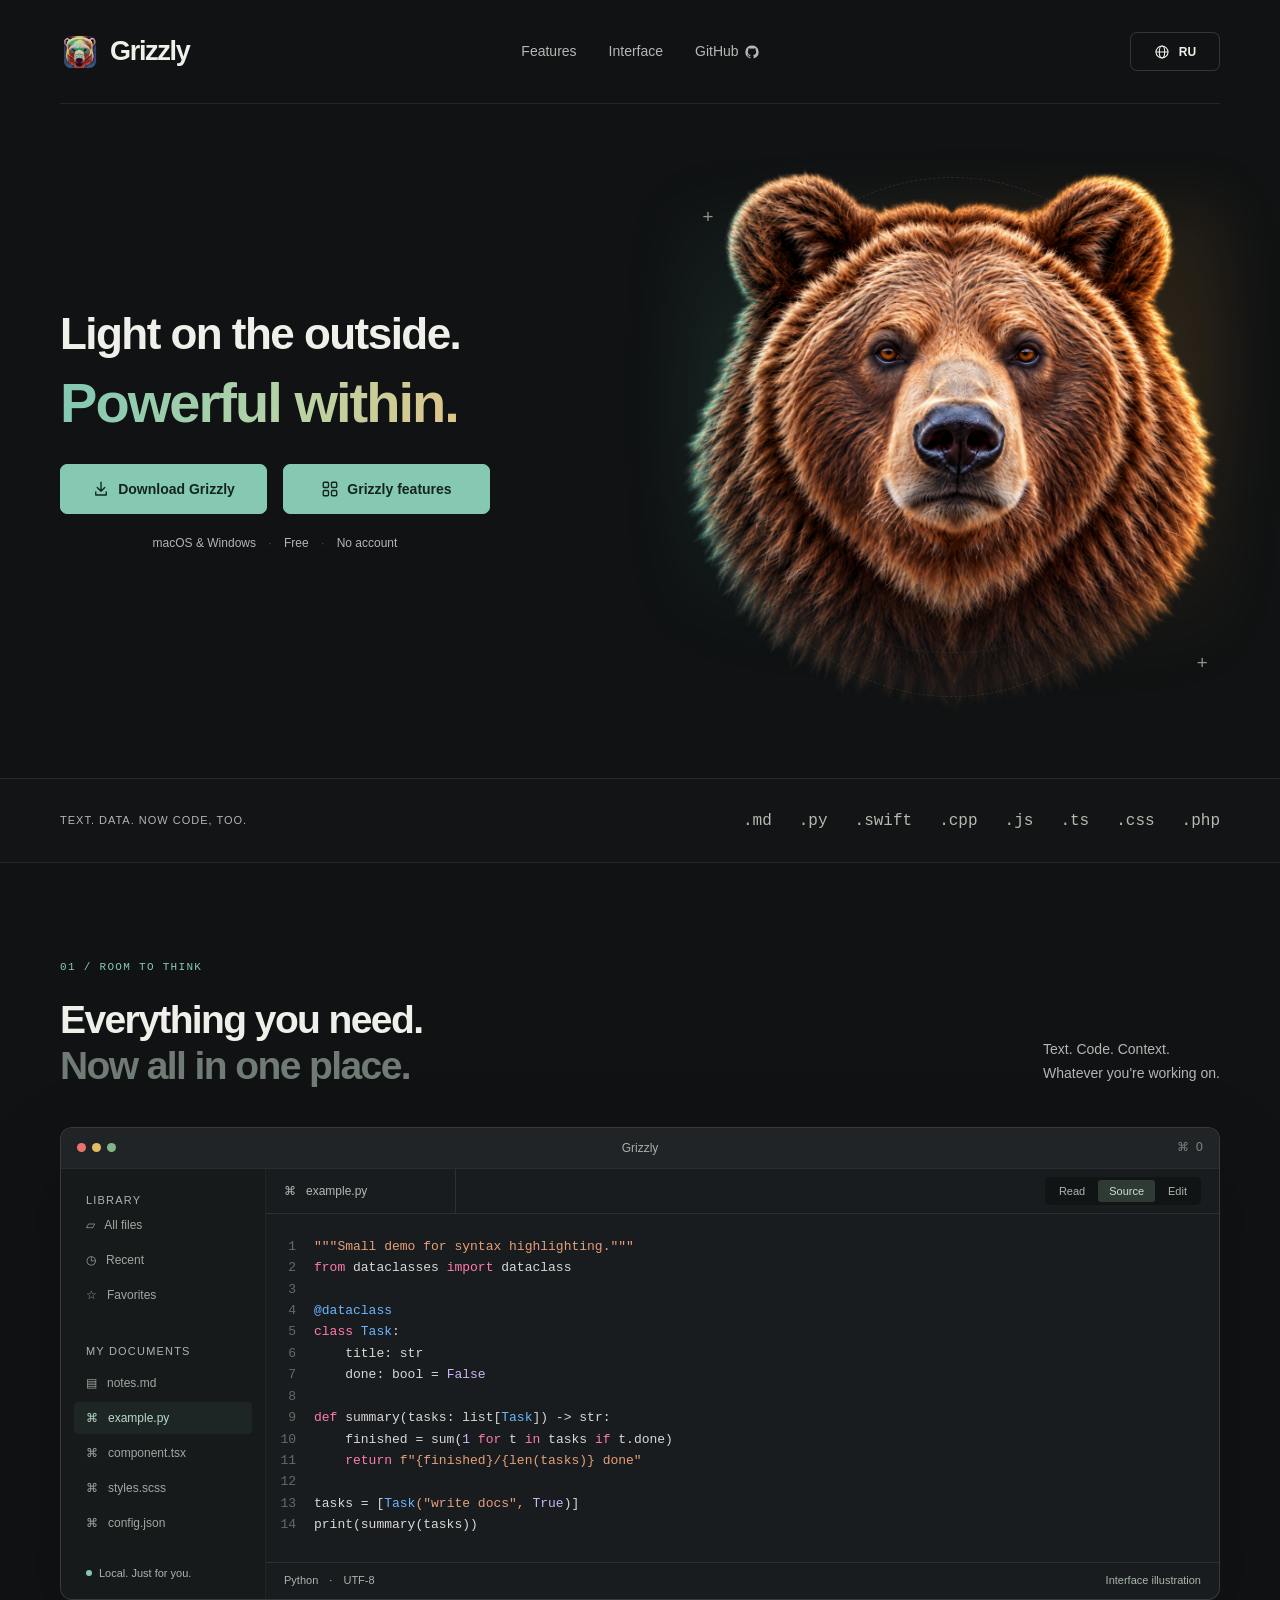
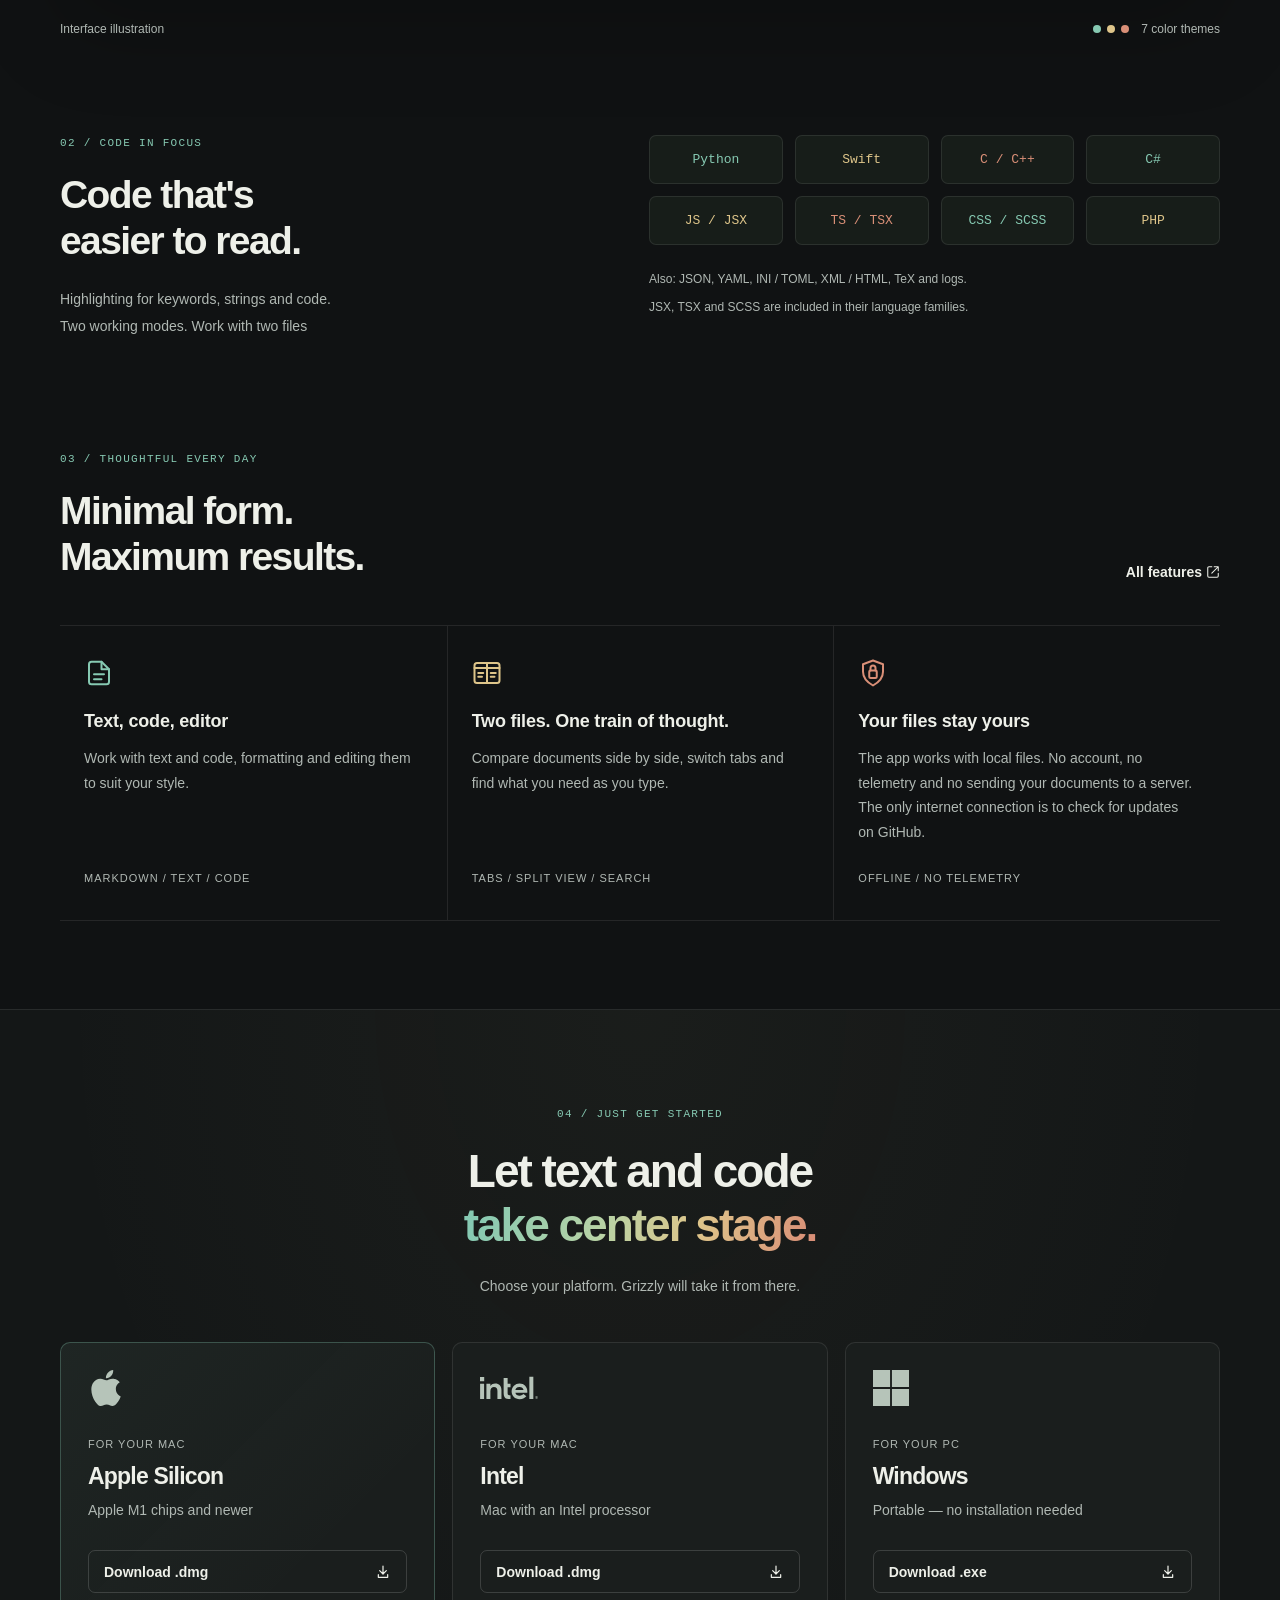
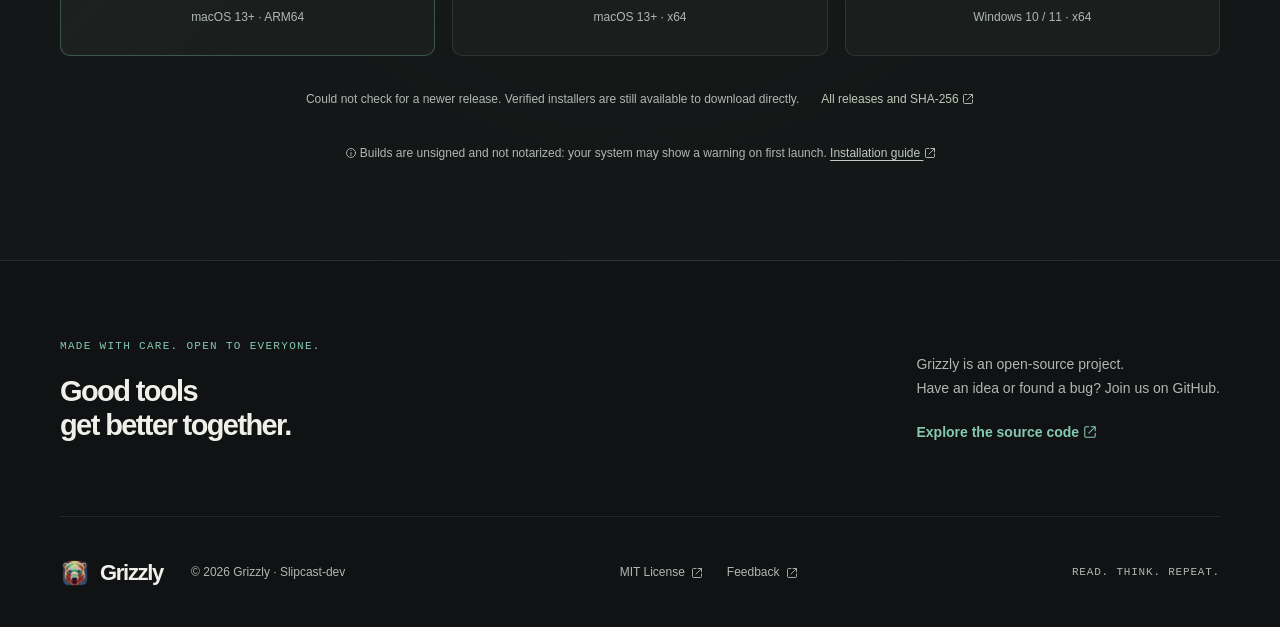
==== commit 90d26952: "Update syntax section and privacy copy in both languages" ====
--- a/index.html
+++ b/index.html
@@ -81,12 +81,12 @@
   <div class="preview-caption"><span>Иллюстрация интерфейса</span><div><span class="swatch teal"></span><span class="swatch gold"></span><span class="swatch coral"></span><span>7 тем оформления</span></div></div>
 </section>
 <section class="syntax-section wrap section" id="syntax">
-  <div class="syntax-copy"><p class="eyebrow">02 / ЯЗЫК КОДА</p><h2>Код, который<br>легче читать.</h2><p>Подсветка ключевых слов, строк и комментариев.<br>В режиме правка  — с легкостью редактируйте.<br>Просмотр двух файлов одновременно.</p></div>
+  <div class="syntax-copy"><p class="eyebrow">02 / ЯЗЫК КОДА</p><h2>Код, который<br>легче читать.</h2><p>Подсветка ключевых слов,строк,кода.<br>Два режима работы. Работа с двумя файлами</p></div>
   <div class="syntax-languages"><ul class="language-grid" aria-label="Языки с подсветкой синтаксиса"><li class="teal-text">Python</li><li class="gold-text">Swift</li><li class="coral-text">C / C++</li><li class="teal-text">C#</li><li class="gold-text">JS / JSX</li><li class="coral-text">TS / TSX</li><li class="teal-text">CSS / SCSS</li><li class="gold-text">PHP</li></ul><p>Также: JSON, YAML, INI / TOML, XML / HTML, TeX и логи.</p><p>JSX, TSX и SCSS включены в соответствующие семейства.</p></div>
 </section>
 <!-- Эмблемы Apple и Intel: https://github.com/simple-icons/simple-icons (CC0); Windows: icons/windows11.svg в версии 11.0.0 того же проекта. Товарные знаки принадлежат их владельцам. -->
 <section class="features wrap section" id="features"><div class="section-heading"><div><p class="eyebrow">03 / ПРОДУМАНО ДЛЯ КАЖДОГО ДНЯ</p><h2>Минимум формы.<br>Максимум результата.</h2></div><a class="text-link" href="https://github.com/Slipcast-dev/Grizzly/blob/main/docs/ru/usage.md">Все возможности <svg class="inline-icon" xmlns="http://www.w3.org/2000/svg" viewBox="0 0 24 24" width="16" height="16" fill="none" stroke="currentColor" stroke-width="1.8" stroke-linecap="round" stroke-linejoin="round" aria-hidden="true" focusable="false"><path d="M14 3h7v7m0-7L10 14"/><path d="M10 3H5a2 2 0 0 0-2 2v14a2 2 0 0 0 2 2h14a2 2 0 0 0 2-2v-5"/></svg></a></div>
-<div class="feature-grid"><article><span class="feature-icon teal-text" aria-hidden="true"><svg xmlns="http://www.w3.org/2000/svg" viewBox="0 0 24 24" aria-hidden="true" focusable="false"><path d="M14 3H6a2 2 0 0 0-2 2v14a2 2 0 0 0 2 2h12a2 2 0 0 0 2-2V9Z"/><path d="M14 3v6h6M8 13h8M8 17h6"/></svg></span><h3>Текст,код,редактор</h3><p>Работайте с текстом и кодом, форматируйте и редактируйте их под свой стиль.</p><span class="feature-note">MARKDOWN / ТЕКСТ / КОД</span></article><article><span class="feature-icon gold-text" aria-hidden="true"><svg xmlns="http://www.w3.org/2000/svg" viewBox="0 0 24 24" aria-hidden="true" focusable="false"><rect x="2" y="4" width="20" height="16" rx="2"/><path d="M12 4v16M2 8h20M5 12h4M5 15h3M15 12h4M15 15h3"/></svg></span><h3>Два файла. Одна мысль.</h3><p>Сравнивайте документы рядом, переключайте вкладки и находите нужное по мере ввода.</p><span class="feature-note">ВКЛАДКИ / SPLIT VIEW / ПОИСК</span></article><article><span class="feature-icon coral-text" aria-hidden="true"><svg xmlns="http://www.w3.org/2000/svg" viewBox="0 0 24 24" aria-hidden="true" focusable="false"><path d="m12 2 8 3v6c0 5-3.5 8.5-8 11-4.5-2.5-8-6-8-11V5Z"/><rect x="9" y="10" width="6" height="6" rx="1"/><path d="M10 10V8a2 2 0 0 1 4 0v2"/></svg></span><h3>Ваши файлы остаются вашими</h3><p>Приложение работает с локальными файлами. Без регистрации, телеметрии и отправки ваших текстов на сервер; в сеть оно выходит только проверить обновления на GitHub.</p><span class="feature-note">ОФЛАЙН / БЕЗ ТЕЛЕМЕТРИИ</span></article></div>
+<div class="feature-grid"><article><span class="feature-icon teal-text" aria-hidden="true"><svg xmlns="http://www.w3.org/2000/svg" viewBox="0 0 24 24" aria-hidden="true" focusable="false"><path d="M14 3H6a2 2 0 0 0-2 2v14a2 2 0 0 0 2 2h12a2 2 0 0 0 2-2V9Z"/><path d="M14 3v6h6M8 13h8M8 17h6"/></svg></span><h3>Текст,код,редактор</h3><p>Работайте с текстом и кодом, форматируйте и редактируйте их под свой стиль.</p><span class="feature-note">MARKDOWN / ТЕКСТ / КОД</span></article><article><span class="feature-icon gold-text" aria-hidden="true"><svg xmlns="http://www.w3.org/2000/svg" viewBox="0 0 24 24" aria-hidden="true" focusable="false"><rect x="2" y="4" width="20" height="16" rx="2"/><path d="M12 4v16M2 8h20M5 12h4M5 15h3M15 12h4M15 15h3"/></svg></span><h3>Два файла. Одна мысль.</h3><p>Сравнивайте документы рядом, переключайте вкладки и находите нужное по мере ввода.</p><span class="feature-note">ВКЛАДКИ / SPLIT VIEW / ПОИСК</span></article><article><span class="feature-icon coral-text" aria-hidden="true"><svg xmlns="http://www.w3.org/2000/svg" viewBox="0 0 24 24" aria-hidden="true" focusable="false"><path d="m12 2 8 3v6c0 5-3.5 8.5-8 11-4.5-2.5-8-6-8-11V5Z"/><rect x="9" y="10" width="6" height="6" rx="1"/><path d="M10 10V8a2 2 0 0 1 4 0v2"/></svg></span><h3>Ваши файлы остаются вашими</h3><p>Приложение работает с локальными файлами. Без регистрации, телеметрии и отправки ваших текстов на сервер. Единственное подключение к интернету — проверка обновлений на GitHub.</p><span class="feature-note">ОФЛАЙН / БЕЗ ТЕЛЕМЕТРИИ</span></article></div>
 </section>
 <section class="download-section" id="download"><div class="wrap section"><div class="download-heading"><p class="eyebrow">04 / МОЖНО ПРОСТО НАЧАТЬ</p><h2>Пусть текст и код будут<br><span class="gradient-text">в центре внимания.</span></h2><p>Выберите свою платформу. Остальное — дело Grizzly.</p></div><div class="download-grid">
 <article class="download-card"><span class="platform-symbol" aria-hidden="true"><svg xmlns="http://www.w3.org/2000/svg" viewBox="0 0 24 24" aria-hidden="true" focusable="false"><path d="M12.152 6.896c-.948 0-2.415-1.078-3.96-1.04-2.04.027-3.91 1.183-4.961 3.014-2.117 3.675-.546 9.103 1.519 12.09 1.013 1.454 2.208 3.09 3.792 3.039 1.52-.065 2.09-.987 3.935-.987 1.831 0 2.35.987 3.96.948 1.637-.026 2.676-1.48 3.676-2.948 1.156-1.688 1.636-3.325 1.662-3.415-.039-.013-3.182-1.221-3.22-4.857-.026-3.04 2.48-4.494 2.597-4.559-1.429-2.09-3.623-2.324-4.39-2.376-2-.156-3.675 1.09-4.61 1.09zM15.53 3.83c.843-1.012 1.4-2.427 1.245-3.83-1.207.052-2.662.805-3.532 1.818-.78.896-1.454 2.338-1.273 3.714 1.338.104 2.715-.688 3.559-1.701"/></svg></span><span class="platform-label">ДЛЯ ВАШЕГО MAC</span><h3>Apple Silicon</h3><p>Чипы Apple M1 и новее</p><a class="button download-link" data-platform="arm64" href="https://github.com/Slipcast-dev/Grizzly/releases/download/v1.3.0/Grizzly-1.3.0-arm64.dmg">Скачать .dmg <svg class="inline-icon" xmlns="http://www.w3.org/2000/svg" viewBox="0 0 24 24" width="16" height="16" fill="none" stroke="currentColor" stroke-width="1.8" stroke-linecap="round" stroke-linejoin="round" aria-hidden="true" focusable="false"><path d="M12 3v12m-5-5 5 5 5-5M5 16v4h14v-4"/></svg></a><span class="requirements">macOS 13+ · ARM64</span></article>
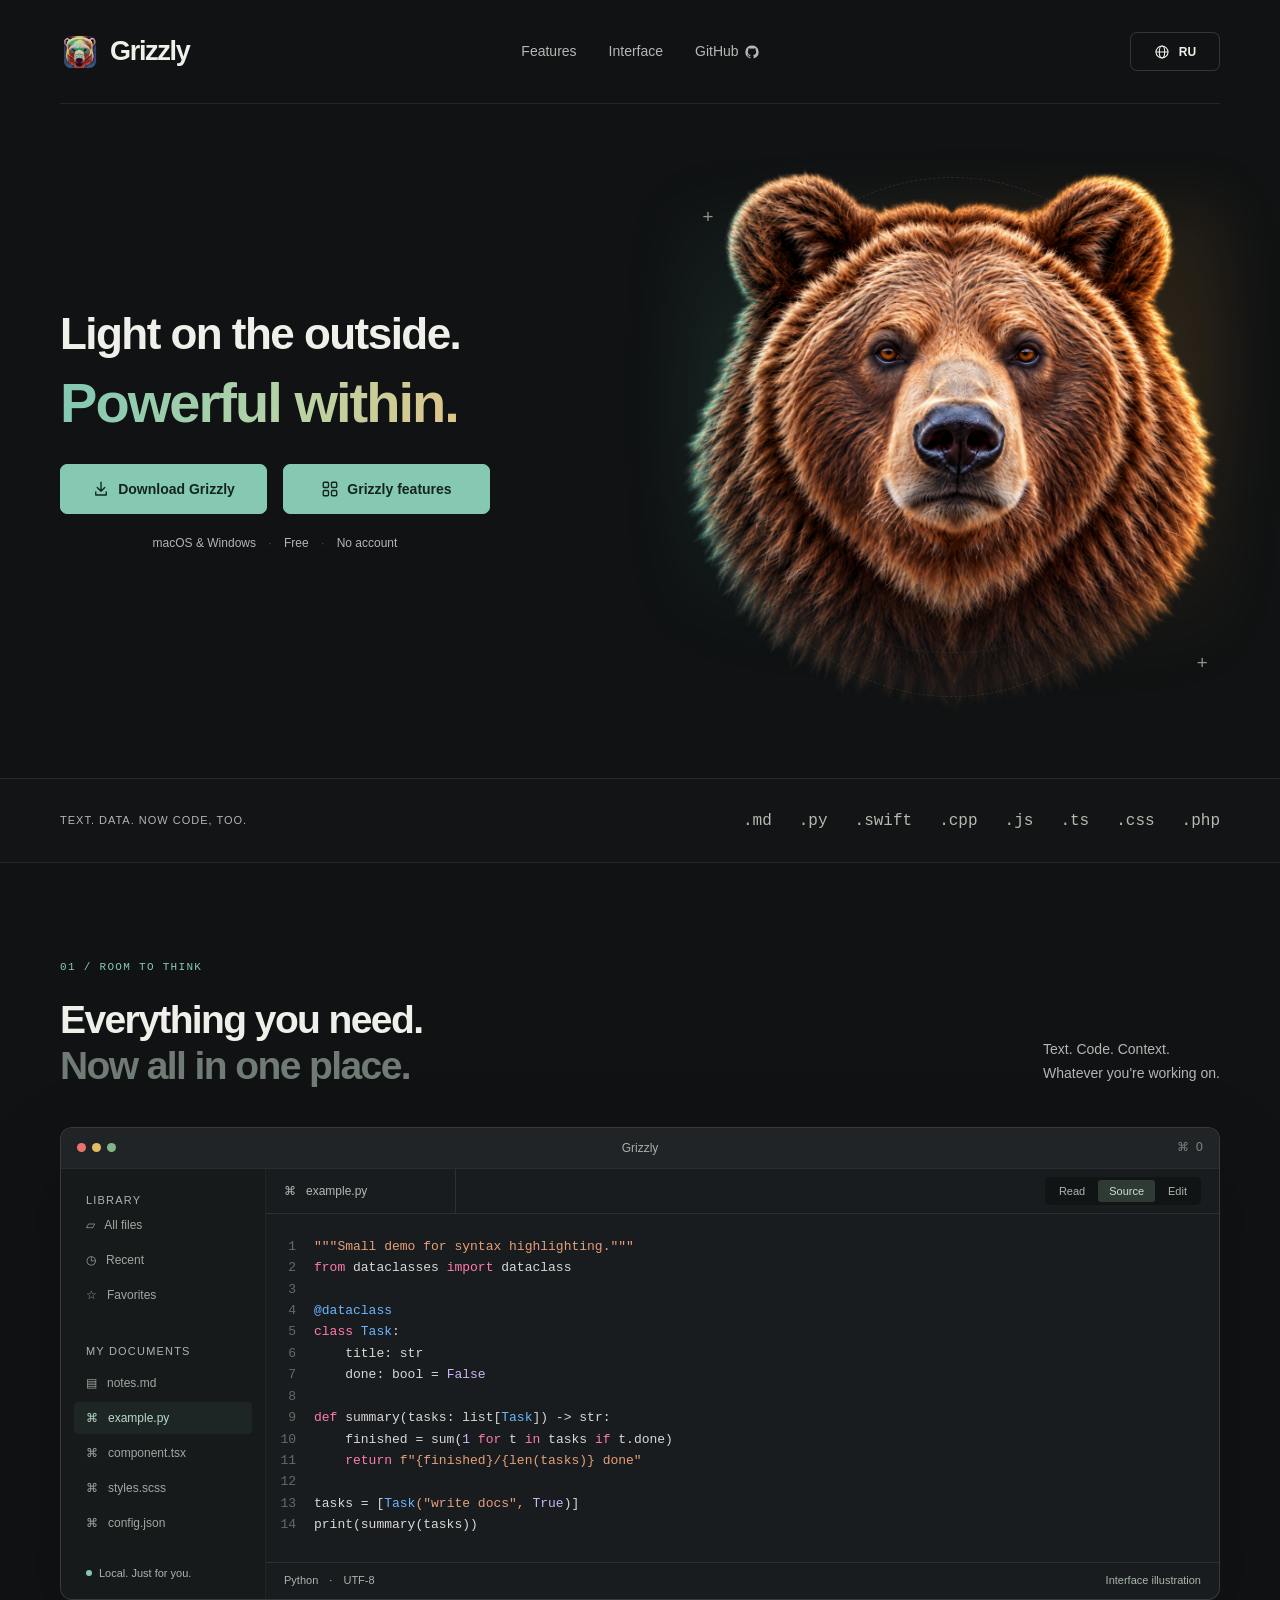
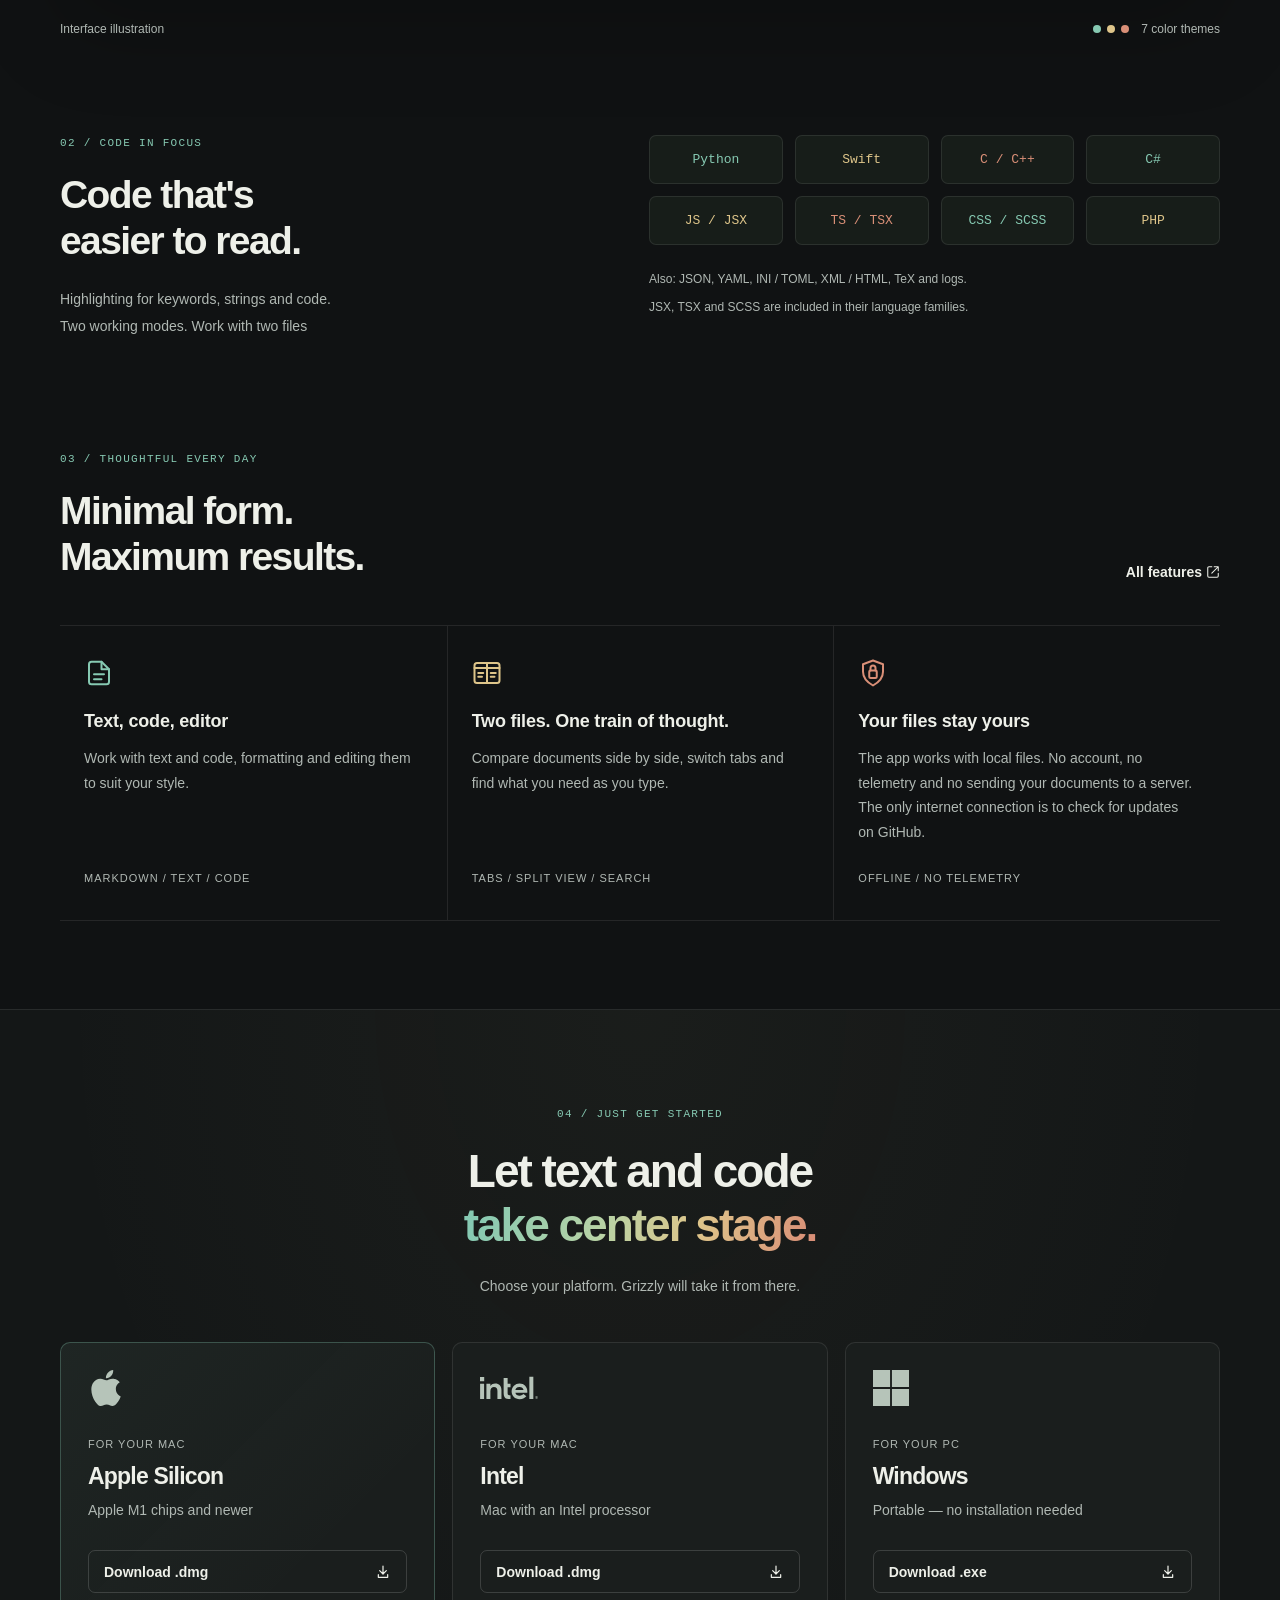
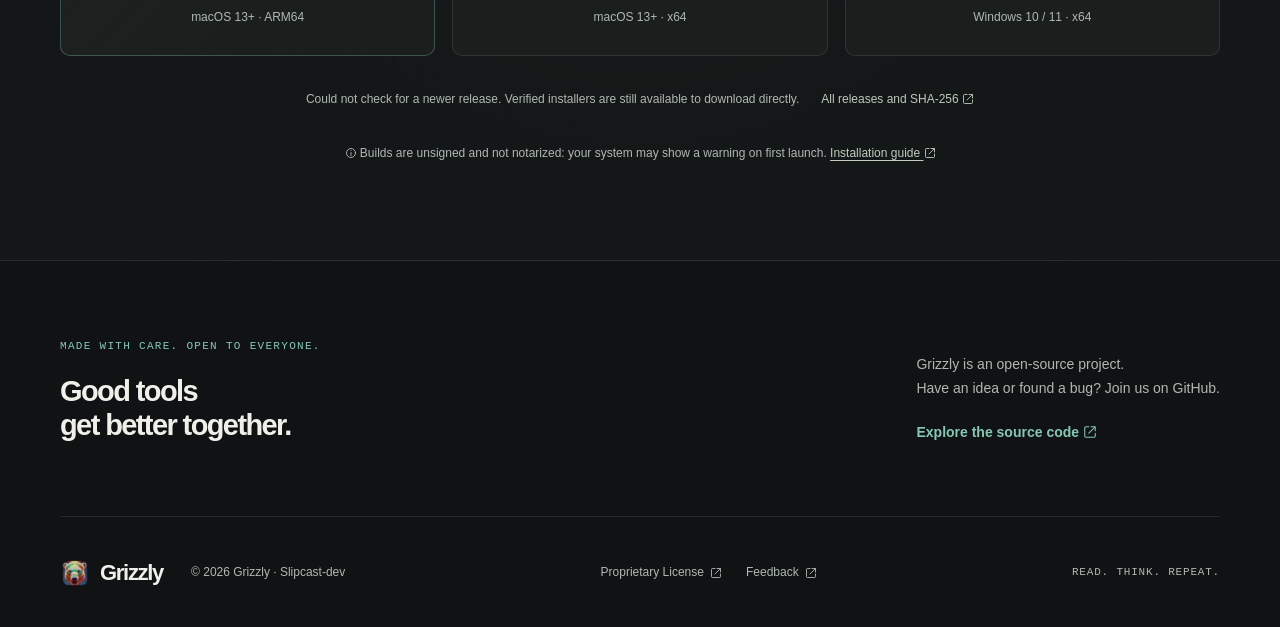
==== commit b144c7ce: "Switch to the Grizzly Proprietary License and point downloads to v1.4.2 Footer, README, CONTRIBUTING" ====
--- a/index.html
+++ b/index.html
@@ -19,8 +19,9 @@
   <meta name="description" content="Grizzly — офлайн-приложение для Markdown, текста и исходного кода с подсветкой синтаксиса. Для macOS и Windows.">
   <title>Grizzly — легкое снаружи. Мощное внутри.</title>
   <link rel="icon" href="assets/icon.png" type="image/png">
-  <link rel="stylesheet" href="styles.css">
+  <link rel="stylesheet" href="styles.css?v=960ec9873e703300">
   <script src="app.js" defer></script>
+<script src="features.js" defer></script>
 </head>
 <body>
 <a class="skip" href="#main">Перейти к содержимому</a>
@@ -33,7 +34,7 @@
 <section class="hero wrap">
   <div class="hero-copy">
     <h1><span class="hero-title-lead">Легкое снаружи.</span><span class="hero-title-main gradient-text">Мощное внутри.</span></h1>
-    <div class="hero-actions"><a class="button primary" href="#download"><svg class="hero-action-icon" xmlns="http://www.w3.org/2000/svg" viewBox="0 0 24 24" width="18" height="18" fill="none" stroke="currentColor" stroke-width="1.8" stroke-linecap="round" stroke-linejoin="round" aria-hidden="true" focusable="false"><path d="M12 3v12m-5-5 5 5 5-5M5 16v4h14v-4"/></svg> Скачать Grizzly</a><a class="button primary" href="#features"><svg class="hero-action-icon" xmlns="http://www.w3.org/2000/svg" viewBox="0 0 24 24" width="18" height="18" fill="none" stroke="currentColor" stroke-width="1.8" stroke-linecap="round" stroke-linejoin="round" aria-hidden="true" focusable="false"><rect x="3" y="3" width="7" height="7" rx="1.5"/><rect x="14" y="3" width="7" height="7" rx="1.5"/><rect x="3" y="14" width="7" height="7" rx="1.5"/><rect x="14" y="14" width="7" height="7" rx="1.5"/></svg> Что умеет Grizzly</a></div>
+    <div class="hero-actions"><a class="button primary" href="#download"><svg class="hero-action-icon" xmlns="http://www.w3.org/2000/svg" viewBox="0 0 24 24" width="18" height="18" fill="none" stroke="currentColor" stroke-width="1.8" stroke-linecap="round" stroke-linejoin="round" aria-hidden="true" focusable="false"><path d="M12 3v12m-5-5 5 5 5-5M5 16v4h14v-4"/></svg> Скачать Grizzly</a><a class="button primary" href="#features" data-features-open aria-haspopup="dialog" aria-controls="features-menu" aria-expanded="false"><svg class="hero-action-icon" xmlns="http://www.w3.org/2000/svg" viewBox="0 0 24 24" width="18" height="18" fill="none" stroke="currentColor" stroke-width="1.8" stroke-linecap="round" stroke-linejoin="round" aria-hidden="true" focusable="false"><rect x="3" y="3" width="7" height="7" rx="1.5"/><rect x="14" y="3" width="7" height="7" rx="1.5"/><rect x="3" y="14" width="7" height="7" rx="1.5"/><rect x="14" y="14" width="7" height="7" rx="1.5"/></svg> Что умеет Grizzly</a></div>
     <p class="hero-meta">macOS & Windows <span>·</span> Бесплатно <span>·</span> Без аккаунта</p>
   </div>
   <div class="hero-art" aria-label="Гризли в тёплом свете"><div class="orbit orbit-one"></div><div class="orbit orbit-two"></div><img class="hero-icon" src="assets/grizzly-hero.png" width="1280" height="1280" alt="Бурый гризли с мягкой янтарной и бирюзовой подсветкой"><span class="cross cross-one">+</span><span class="cross cross-two">+</span></div>
@@ -89,12 +90,21 @@
 <div class="feature-grid"><article><span class="feature-icon teal-text" aria-hidden="true"><svg xmlns="http://www.w3.org/2000/svg" viewBox="0 0 24 24" aria-hidden="true" focusable="false"><path d="M14 3H6a2 2 0 0 0-2 2v14a2 2 0 0 0 2 2h12a2 2 0 0 0 2-2V9Z"/><path d="M14 3v6h6M8 13h8M8 17h6"/></svg></span><h3>Текст,код,редактор</h3><p>Работайте с текстом и кодом, форматируйте и редактируйте их под свой стиль.</p><span class="feature-note">MARKDOWN / ТЕКСТ / КОД</span></article><article><span class="feature-icon gold-text" aria-hidden="true"><svg xmlns="http://www.w3.org/2000/svg" viewBox="0 0 24 24" aria-hidden="true" focusable="false"><rect x="2" y="4" width="20" height="16" rx="2"/><path d="M12 4v16M2 8h20M5 12h4M5 15h3M15 12h4M15 15h3"/></svg></span><h3>Два файла. Одна мысль.</h3><p>Сравнивайте документы рядом, переключайте вкладки и находите нужное по мере ввода.</p><span class="feature-note">ВКЛАДКИ / SPLIT VIEW / ПОИСК</span></article><article><span class="feature-icon coral-text" aria-hidden="true"><svg xmlns="http://www.w3.org/2000/svg" viewBox="0 0 24 24" aria-hidden="true" focusable="false"><path d="m12 2 8 3v6c0 5-3.5 8.5-8 11-4.5-2.5-8-6-8-11V5Z"/><rect x="9" y="10" width="6" height="6" rx="1"/><path d="M10 10V8a2 2 0 0 1 4 0v2"/></svg></span><h3>Ваши файлы остаются вашими</h3><p>Приложение работает с локальными файлами. Без регистрации, телеметрии и отправки ваших текстов на сервер. Единственное подключение к интернету — проверка обновлений на GitHub.</p><span class="feature-note">ОФЛАЙН / БЕЗ ТЕЛЕМЕТРИИ</span></article></div>
 </section>
 <section class="download-section" id="download"><div class="wrap section"><div class="download-heading"><p class="eyebrow">04 / МОЖНО ПРОСТО НАЧАТЬ</p><h2>Пусть текст и код будут<br><span class="gradient-text">в центре внимания.</span></h2><p>Выберите свою платформу. Остальное — дело Grizzly.</p></div><div class="download-grid">
-<article class="download-card"><span class="platform-symbol" aria-hidden="true"><svg xmlns="http://www.w3.org/2000/svg" viewBox="0 0 24 24" aria-hidden="true" focusable="false"><path d="M12.152 6.896c-.948 0-2.415-1.078-3.96-1.04-2.04.027-3.91 1.183-4.961 3.014-2.117 3.675-.546 9.103 1.519 12.09 1.013 1.454 2.208 3.09 3.792 3.039 1.52-.065 2.09-.987 3.935-.987 1.831 0 2.35.987 3.96.948 1.637-.026 2.676-1.48 3.676-2.948 1.156-1.688 1.636-3.325 1.662-3.415-.039-.013-3.182-1.221-3.22-4.857-.026-3.04 2.48-4.494 2.597-4.559-1.429-2.09-3.623-2.324-4.39-2.376-2-.156-3.675 1.09-4.61 1.09zM15.53 3.83c.843-1.012 1.4-2.427 1.245-3.83-1.207.052-2.662.805-3.532 1.818-.78.896-1.454 2.338-1.273 3.714 1.338.104 2.715-.688 3.559-1.701"/></svg></span><span class="platform-label">ДЛЯ ВАШЕГО MAC</span><h3>Apple Silicon</h3><p>Чипы Apple M1 и новее</p><a class="button download-link" data-platform="arm64" href="https://github.com/Slipcast-dev/Grizzly/releases/download/v1.3.0/Grizzly-1.3.0-arm64.dmg">Скачать .dmg <svg class="inline-icon" xmlns="http://www.w3.org/2000/svg" viewBox="0 0 24 24" width="16" height="16" fill="none" stroke="currentColor" stroke-width="1.8" stroke-linecap="round" stroke-linejoin="round" aria-hidden="true" focusable="false"><path d="M12 3v12m-5-5 5 5 5-5M5 16v4h14v-4"/></svg></a><span class="requirements">macOS 13+ · ARM64</span></article>
-<article class="download-card"><span class="platform-symbol intel-symbol" aria-hidden="true"><svg xmlns="http://www.w3.org/2000/svg" viewBox="0 5 24 14" aria-hidden="true" focusable="false"><path d="M20.42 7.345v9.18h1.651v-9.18zM0 7.475v1.737h1.737V7.474zm9.78.352v6.053c0 .513.044.945.13 1.292.087.34.235.618.44.828.203.21.475.359.803.451.334.093.754.136 1.255.136h.216v-1.533c-.24 0-.445-.012-.593-.037a.672.672 0 0 1-.39-.173.693.693 0 0 1-.173-.377 4.002 4.002 0 0 1-.037-.606v-2.182h1.193v-1.416h-1.193V7.827zm-3.505 2.312c-.396 0-.76.08-1.082.241-.327.161-.6.384-.822.668l-.087.117v-.902H2.658v6.256h1.639v-3.214c.018-.588.16-1.02.433-1.299.29-.297.642-.445 1.044-.445.476 0 .841.149 1.082.433.235.284.359.686.359 1.2v3.324h1.663V12.97c.006-.89-.229-1.595-.686-2.09-.458-.495-1.1-.742-1.917-.742zm10.065.006a3.252 3.252 0 0 0-2.306.946c-.29.29-.525.637-.692 1.033a3.145 3.145 0 0 0-.254 1.273c0 .452.08.878.241 1.274.161.395.39.742.674 1.032.284.29.637.526 1.045.693.408.173.86.26 1.342.26 1.397 0 2.262-.637 2.782-1.23l-1.187-.904c-.248.297-.841.699-1.583.699-.464 0-.847-.105-1.138-.321a1.588 1.588 0 0 1-.593-.872l-.019-.056h4.915v-.587c0-.451-.08-.872-.235-1.267a3.393 3.393 0 0 0-.661-1.033 3.013 3.013 0 0 0-1.02-.692 3.345 3.345 0 0 0-1.311-.248zm-16.297.118v6.256h1.651v-6.256zm16.278 1.286c1.132 0 1.664.797 1.664 1.255l-3.32.006c0-.458.525-1.255 1.656-1.261zm7.073 3.814a.606.606 0 0 0-.606.606.606.606 0 0 0 .606.606.606.606 0 0 0 .606-.606.606.606 0 0 0-.606-.606zm-.008.105a.5.5 0 0 1 .002 0 .5.5 0 0 1 .5.501.5.5 0 0 1-.5.5.5.5 0 0 1-.5-.5.5.5 0 0 1 .498-.5zm-.233.155v.699h.13v-.285h.093l.173.285h.136l-.18-.297a.191.191 0 0 0 .118-.056c.03-.03.05-.074.05-.136 0-.068-.02-.117-.063-.154-.037-.038-.105-.056-.185-.056zm.13.099h.154c.019 0 .037.006.056.012a.064.064 0 0 1 .037.031c.013.013.012.031.012.056a.124.124 0 0 1-.012.055.164.164 0 0 1-.037.031c-.019.006-.037.013-.056.013h-.154Z"/></svg></span><span class="platform-label">ДЛЯ ВАШЕГО MAC</span><h3>Intel</h3><p>Mac с процессором Intel</p><a class="button download-link" data-platform="intel" href="https://github.com/Slipcast-dev/Grizzly/releases/download/v1.3.0/Grizzly-1.3.0-x64.dmg">Скачать .dmg <svg class="inline-icon" xmlns="http://www.w3.org/2000/svg" viewBox="0 0 24 24" width="16" height="16" fill="none" stroke="currentColor" stroke-width="1.8" stroke-linecap="round" stroke-linejoin="round" aria-hidden="true" focusable="false"><path d="M12 3v12m-5-5 5 5 5-5M5 16v4h14v-4"/></svg></a><span class="requirements">macOS 13+ · x64</span></article>
-<article class="download-card"><span class="platform-symbol" aria-hidden="true"><svg xmlns="http://www.w3.org/2000/svg" viewBox="0 0 24 24" aria-hidden="true" focusable="false"><path d="M0,0H11.377V11.372H0ZM12.623,0H24V11.372H12.623ZM0,12.623H11.377V24H0Zm12.623,0H24V24H12.623"/></svg></span><span class="platform-label">ДЛЯ ВАШЕГО PC</span><h3>Windows</h3><p>Portable — без установки</p><a class="button download-link" data-platform="windows" href="https://github.com/Slipcast-dev/Grizzly/releases/download/v1.3.0/Grizzly-1.3.0-portable.exe">Скачать .exe <svg class="inline-icon" xmlns="http://www.w3.org/2000/svg" viewBox="0 0 24 24" width="16" height="16" fill="none" stroke="currentColor" stroke-width="1.8" stroke-linecap="round" stroke-linejoin="round" aria-hidden="true" focusable="false"><path d="M12 3v12m-5-5 5 5 5-5M5 16v4h14v-4"/></svg></a><span class="requirements">Windows 10 / 11 · x64</span></article></div>
-<div class="download-details"><p id="release-status" role="status">v1.3.0 · Загрузка напрямую из GitHub Releases</p><a href="https://github.com/Slipcast-dev/Grizzly/releases/latest">Все релизы и SHA-256 <svg class="inline-icon" xmlns="http://www.w3.org/2000/svg" viewBox="0 0 24 24" width="16" height="16" fill="none" stroke="currentColor" stroke-width="1.8" stroke-linecap="round" stroke-linejoin="round" aria-hidden="true" focusable="false"><path d="M14 3h7v7m0-7L10 14"/><path d="M10 3H5a2 2 0 0 0-2 2v14a2 2 0 0 0 2 2h14a2 2 0 0 0 2-2v-5"/></svg></a></div><p class="install-note"><svg class="inline-icon" xmlns="http://www.w3.org/2000/svg" viewBox="0 0 24 24" width="16" height="16" fill="none" stroke="currentColor" stroke-width="1.8" stroke-linecap="round" stroke-linejoin="round" aria-hidden="true" focusable="false"><circle cx="12" cy="12" r="9"/><path d="M12 11v6m0-10h.01"/></svg> Сборки не подписаны и не нотаризованы: при первом запуске система может показать предупреждение. <a href="https://github.com/Slipcast-dev/Grizzly/blob/main/docs/ru/installation.md">Инструкция по установке <svg class="inline-icon" xmlns="http://www.w3.org/2000/svg" viewBox="0 0 24 24" width="16" height="16" fill="none" stroke="currentColor" stroke-width="1.8" stroke-linecap="round" stroke-linejoin="round" aria-hidden="true" focusable="false"><path d="M14 3h7v7m0-7L10 14"/><path d="M10 3H5a2 2 0 0 0-2 2v14a2 2 0 0 0 2 2h14a2 2 0 0 0 2-2v-5"/></svg></a></p></div></section>
+<article class="download-card"><span class="platform-symbol" aria-hidden="true"><svg xmlns="http://www.w3.org/2000/svg" viewBox="0 0 24 24" aria-hidden="true" focusable="false"><path d="M12.152 6.896c-.948 0-2.415-1.078-3.96-1.04-2.04.027-3.91 1.183-4.961 3.014-2.117 3.675-.546 9.103 1.519 12.09 1.013 1.454 2.208 3.09 3.792 3.039 1.52-.065 2.09-.987 3.935-.987 1.831 0 2.35.987 3.96.948 1.637-.026 2.676-1.48 3.676-2.948 1.156-1.688 1.636-3.325 1.662-3.415-.039-.013-3.182-1.221-3.22-4.857-.026-3.04 2.48-4.494 2.597-4.559-1.429-2.09-3.623-2.324-4.39-2.376-2-.156-3.675 1.09-4.61 1.09zM15.53 3.83c.843-1.012 1.4-2.427 1.245-3.83-1.207.052-2.662.805-3.532 1.818-.78.896-1.454 2.338-1.273 3.714 1.338.104 2.715-.688 3.559-1.701"/></svg></span><span class="platform-label">ДЛЯ ВАШЕГО MAC</span><h3>Apple Silicon</h3><p>Чипы Apple M1 и новее</p><a class="button download-link" data-platform="arm64" href="https://github.com/Slipcast-dev/Grizzly/releases/download/v1.4.2/Grizzly-1.4.2-arm64.dmg">Скачать .dmg <svg class="inline-icon" xmlns="http://www.w3.org/2000/svg" viewBox="0 0 24 24" width="16" height="16" fill="none" stroke="currentColor" stroke-width="1.8" stroke-linecap="round" stroke-linejoin="round" aria-hidden="true" focusable="false"><path d="M12 3v12m-5-5 5 5 5-5M5 16v4h14v-4"/></svg></a><span class="requirements">macOS 13+ · ARM64</span></article>
+<article class="download-card"><span class="platform-symbol intel-symbol" aria-hidden="true"><svg xmlns="http://www.w3.org/2000/svg" viewBox="0 5 24 14" aria-hidden="true" focusable="false"><path d="M20.42 7.345v9.18h1.651v-9.18zM0 7.475v1.737h1.737V7.474zm9.78.352v6.053c0 .513.044.945.13 1.292.087.34.235.618.44.828.203.21.475.359.803.451.334.093.754.136 1.255.136h.216v-1.533c-.24 0-.445-.012-.593-.037a.672.672 0 0 1-.39-.173.693.693 0 0 1-.173-.377 4.002 4.002 0 0 1-.037-.606v-2.182h1.193v-1.416h-1.193V7.827zm-3.505 2.312c-.396 0-.76.08-1.082.241-.327.161-.6.384-.822.668l-.087.117v-.902H2.658v6.256h1.639v-3.214c.018-.588.16-1.02.433-1.299.29-.297.642-.445 1.044-.445.476 0 .841.149 1.082.433.235.284.359.686.359 1.2v3.324h1.663V12.97c.006-.89-.229-1.595-.686-2.09-.458-.495-1.1-.742-1.917-.742zm10.065.006a3.252 3.252 0 0 0-2.306.946c-.29.29-.525.637-.692 1.033a3.145 3.145 0 0 0-.254 1.273c0 .452.08.878.241 1.274.161.395.39.742.674 1.032.284.29.637.526 1.045.693.408.173.86.26 1.342.26 1.397 0 2.262-.637 2.782-1.23l-1.187-.904c-.248.297-.841.699-1.583.699-.464 0-.847-.105-1.138-.321a1.588 1.588 0 0 1-.593-.872l-.019-.056h4.915v-.587c0-.451-.08-.872-.235-1.267a3.393 3.393 0 0 0-.661-1.033 3.013 3.013 0 0 0-1.02-.692 3.345 3.345 0 0 0-1.311-.248zm-16.297.118v6.256h1.651v-6.256zm16.278 1.286c1.132 0 1.664.797 1.664 1.255l-3.32.006c0-.458.525-1.255 1.656-1.261zm7.073 3.814a.606.606 0 0 0-.606.606.606.606 0 0 0 .606.606.606.606 0 0 0 .606-.606.606.606 0 0 0-.606-.606zm-.008.105a.5.5 0 0 1 .002 0 .5.5 0 0 1 .5.501.5.5 0 0 1-.5.5.5.5 0 0 1-.5-.5.5.5 0 0 1 .498-.5zm-.233.155v.699h.13v-.285h.093l.173.285h.136l-.18-.297a.191.191 0 0 0 .118-.056c.03-.03.05-.074.05-.136 0-.068-.02-.117-.063-.154-.037-.038-.105-.056-.185-.056zm.13.099h.154c.019 0 .037.006.056.012a.064.064 0 0 1 .037.031c.013.013.012.031.012.056a.124.124 0 0 1-.012.055.164.164 0 0 1-.037.031c-.019.006-.037.013-.056.013h-.154Z"/></svg></span><span class="platform-label">ДЛЯ ВАШЕГО MAC</span><h3>Intel</h3><p>Mac с процессором Intel</p><a class="button download-link" data-platform="intel" href="https://github.com/Slipcast-dev/Grizzly/releases/download/v1.4.2/Grizzly-1.4.2-x64.dmg">Скачать .dmg <svg class="inline-icon" xmlns="http://www.w3.org/2000/svg" viewBox="0 0 24 24" width="16" height="16" fill="none" stroke="currentColor" stroke-width="1.8" stroke-linecap="round" stroke-linejoin="round" aria-hidden="true" focusable="false"><path d="M12 3v12m-5-5 5 5 5-5M5 16v4h14v-4"/></svg></a><span class="requirements">macOS 13+ · x64</span></article>
+<article class="download-card"><span class="platform-symbol" aria-hidden="true"><svg xmlns="http://www.w3.org/2000/svg" viewBox="0 0 24 24" aria-hidden="true" focusable="false"><path d="M0,0H11.377V11.372H0ZM12.623,0H24V11.372H12.623ZM0,12.623H11.377V24H0Zm12.623,0H24V24H12.623"/></svg></span><span class="platform-label">ДЛЯ ВАШЕГО PC</span><h3>Windows</h3><p>Portable — без установки</p><a class="button download-link" data-platform="windows" href="https://github.com/Slipcast-dev/Grizzly/releases/download/v1.4.2/Grizzly-1.4.2-portable.exe">Скачать .exe <svg class="inline-icon" xmlns="http://www.w3.org/2000/svg" viewBox="0 0 24 24" width="16" height="16" fill="none" stroke="currentColor" stroke-width="1.8" stroke-linecap="round" stroke-linejoin="round" aria-hidden="true" focusable="false"><path d="M12 3v12m-5-5 5 5 5-5M5 16v4h14v-4"/></svg></a><span class="requirements">Windows 10 / 11 · x64</span></article></div>
+<div class="download-details"><p id="release-status" role="status">v1.4.2 · Загрузка напрямую из GitHub Releases</p><a href="https://github.com/Slipcast-dev/Grizzly/releases/latest">Все релизы и SHA-256 <svg class="inline-icon" xmlns="http://www.w3.org/2000/svg" viewBox="0 0 24 24" width="16" height="16" fill="none" stroke="currentColor" stroke-width="1.8" stroke-linecap="round" stroke-linejoin="round" aria-hidden="true" focusable="false"><path d="M14 3h7v7m0-7L10 14"/><path d="M10 3H5a2 2 0 0 0-2 2v14a2 2 0 0 0 2 2h14a2 2 0 0 0 2-2v-5"/></svg></a></div><p class="install-note"><svg class="inline-icon" xmlns="http://www.w3.org/2000/svg" viewBox="0 0 24 24" width="16" height="16" fill="none" stroke="currentColor" stroke-width="1.8" stroke-linecap="round" stroke-linejoin="round" aria-hidden="true" focusable="false"><circle cx="12" cy="12" r="9"/><path d="M12 11v6m0-10h.01"/></svg> Сборки не подписаны и не нотаризованы: при первом запуске система может показать предупреждение. <a href="https://github.com/Slipcast-dev/Grizzly/blob/main/docs/ru/installation.md">Инструкция по установке <svg class="inline-icon" xmlns="http://www.w3.org/2000/svg" viewBox="0 0 24 24" width="16" height="16" fill="none" stroke="currentColor" stroke-width="1.8" stroke-linecap="round" stroke-linejoin="round" aria-hidden="true" focusable="false"><path d="M14 3h7v7m0-7L10 14"/><path d="M10 3H5a2 2 0 0 0-2 2v14a2 2 0 0 0 2 2h14a2 2 0 0 0 2-2v-5"/></svg></a></p></div></section>
 <section class="open-source wrap"><div><span class="eyebrow">СДЕЛАНО С ЗАБОТОЙ. ОТКРЫТО ДЛЯ ВСЕХ.</span><h2>Хорошие инструменты<br>становятся лучше вместе.</h2></div><div><p>Grizzly — проект с открытым исходным кодом.<br>Есть идея или нашли ошибку? Заходите на GitHub.</p><a class="text-link" href="https://github.com/Slipcast-dev/Grizzly">Посмотреть исходный код <svg class="inline-icon" xmlns="http://www.w3.org/2000/svg" viewBox="0 0 24 24" width="16" height="16" fill="none" stroke="currentColor" stroke-width="1.8" stroke-linecap="round" stroke-linejoin="round" aria-hidden="true" focusable="false"><path d="M14 3h7v7m0-7L10 14"/><path d="M10 3H5a2 2 0 0 0-2 2v14a2 2 0 0 0 2 2h14a2 2 0 0 0 2-2v-5"/></svg></a></div></section>
 </main>
-<footer class="wrap"><a class="brand" href="#"><img src="assets/icon.png" alt="" width="30" height="30">Grizzly</a><span>© 2026 Grizzly · Slipcast-dev</span><div><a href="https://github.com/Slipcast-dev/Grizzly/blob/main/LICENSE">MIT License <svg class="inline-icon" xmlns="http://www.w3.org/2000/svg" viewBox="0 0 24 24" width="16" height="16" fill="none" stroke="currentColor" stroke-width="1.8" stroke-linecap="round" stroke-linejoin="round" aria-hidden="true" focusable="false"><path d="M14 3h7v7m0-7L10 14"/><path d="M10 3H5a2 2 0 0 0-2 2v14a2 2 0 0 0 2 2h14a2 2 0 0 0 2-2v-5"/></svg></a><a href="https://github.com/Slipcast-dev/Grizzly/issues">Обратная связь <svg class="inline-icon" xmlns="http://www.w3.org/2000/svg" viewBox="0 0 24 24" width="16" height="16" fill="none" stroke="currentColor" stroke-width="1.8" stroke-linecap="round" stroke-linejoin="round" aria-hidden="true" focusable="false"><path d="M14 3h7v7m0-7L10 14"/><path d="M10 3H5a2 2 0 0 0-2 2v14a2 2 0 0 0 2 2h14a2 2 0 0 0 2-2v-5"/></svg></a></div><span class="footer-tag">READ. THINK. REPEAT.</span></footer>
+<footer class="wrap"><a class="brand" href="#"><img src="assets/icon.png" alt="" width="30" height="30">Grizzly</a><span>© 2026 Grizzly · Slipcast-dev</span><div><a href="https://github.com/Slipcast-dev/Grizzly/blob/main/LICENSE">Проприетарная лицензия <svg class="inline-icon" xmlns="http://www.w3.org/2000/svg" viewBox="0 0 24 24" width="16" height="16" fill="none" stroke="currentColor" stroke-width="1.8" stroke-linecap="round" stroke-linejoin="round" aria-hidden="true" focusable="false"><path d="M14 3h7v7m0-7L10 14"/><path d="M10 3H5a2 2 0 0 0-2 2v14a2 2 0 0 0 2 2h14a2 2 0 0 0 2-2v-5"/></svg></a><a href="https://github.com/Slipcast-dev/Grizzly/issues">Обратная связь <svg class="inline-icon" xmlns="http://www.w3.org/2000/svg" viewBox="0 0 24 24" width="16" height="16" fill="none" stroke="currentColor" stroke-width="1.8" stroke-linecap="round" stroke-linejoin="round" aria-hidden="true" focusable="false"><path d="M14 3h7v7m0-7L10 14"/><path d="M10 3H5a2 2 0 0 0-2 2v14a2 2 0 0 0 2 2h14a2 2 0 0 0 2-2v-5"/></svg></a></div><span class="footer-tag">READ. THINK. REPEAT.</span></footer>
+<dialog id="features-menu" class="features-menu" aria-labelledby="features-menu-title">
+  <div class="features-menu-shell">
+    <header class="features-menu-header"><h2 id="features-menu-title">Что умеет Grizzly</h2><button type="button" class="features-menu-close" data-features-close aria-label="Закрыть меню" autofocus><svg viewBox="0 0 24 24" width="16" height="16" aria-hidden="true" focusable="false"><path d="m6 6 12 12M18 6 6 18"/></svg></button></header>
+    <section class="features-overview" aria-label="Что умеет Grizzly"><p>Grizzly — редактор Markdown, текста и кода. Подсветка синтаксиса, вкладки, два файла рядом, поиск, теги и проверка орфографии RU/EN. В macOS — режимы «Пользователь» и «Разработчик», форматирование и вложения. Файлы хранятся локально.</p><p class="features-platform-note">Windows версия может отличаться от macOS версии.</p></section>
+    <div class="features-updates-heading"><h3>Последние обновления</h3><span>1 релиз</span></div>
+    <section class="features-release-list" tabindex="0" aria-label="История обновлений"><details class="release-entry" data-release-tag="v1.4.2" data-release-body-sha256="c2851b7568e50bec86dfa906049aca834f2f36df37a538fa366c8212853ab0f2" open><summary><span class="release-version">v1.4.2</span><span class="release-badge">Новое</span><time datetime="2026-11-02T21:23:51Z">3 ноября 2026</time><svg viewBox="0 0 24 24" width="14" height="14" aria-hidden="true" focusable="false"><path d="m6 9 6 6 6-6"/></svg></summary><div class="release-notes"><p><strong>Изменено.</strong> Grizzly теперь распространяется по проприетарной лицензии: изменять и распространять приложение без письменного согласия автора запрещено. В Windows-версии добавлено только уведомление о лицензии.</p></div></details></section>
+    <footer class="features-menu-footer"><span>Даты — по времени Минска (UTC+3).</span><a href="https://github.com/Slipcast-dev/Grizzly/releases" target="_blank" rel="noopener noreferrer">Все релизы на GitHub</a></footer>
+  </div>
+</dialog>
 </body>
 </html>
--- a/styles.css
+++ b/styles.css
@@ -106,3 +106,55 @@
 @media(max-width:1000px){.hero-art{min-height:420px}.hero-icon{width:440px}.orbit{width:380px;height:380px}.orbit-two{width:420px;height:420px}}
 @media(max-width:900px){.hero{grid-template-columns:1fr;gap:12px}.hero-art{max-width:470px;min-height:440px}.hero-icon{max-width:105%}}
 @media(max-width:700px){.hero{padding-block:35px 28px;gap:14px}.hero-art{max-width:370px;min-height:340px}.hero-icon{width:360px;max-width:100%}.orbit{width:310px;height:310px}.orbit-two{width:340px;height:340px}}
+
+/* Compact capabilities menu: overview stays visible while releases scroll. */
+.features-menu-open{overflow:hidden}
+.features-menu{width:min(560px,calc(100% - 32px));max-width:none;max-height:calc(100dvh - 32px);padding:0;border:1px solid #86c9b23b;border-radius:16px;background:#171c1c;color:var(--text);box-shadow:0 24px 80px #0008;overflow:hidden}
+.features-menu:not([open]){display:none}
+.features-menu::backdrop{background:#080b0ba6}
+.features-menu-shell{display:flex;flex-direction:column;max-height:min(680px,calc(100dvh - 32px))}
+.features-menu-header{display:flex;align-items:center;justify-content:space-between;gap:20px;padding:22px 24px 14px;flex-shrink:0}
+.features-menu-header h2{font-size:23px;line-height:1.3;letter-spacing:-.6px;font-weight:600}
+.features-menu-close{display:grid;place-items:center;width:32px;height:32px;padding:0;background:#ffffff08;color:var(--muted);border:1px solid var(--line);border-radius:7px;cursor:pointer;flex-shrink:0}
+.features-menu-close:hover{background:#ffffff12;color:var(--text)}
+.features-menu-close svg,.release-entry summary svg{fill:none;stroke:currentColor;stroke-width:1.7;stroke-linecap:round;stroke-linejoin:round;flex-shrink:0}
+.features-overview{padding:0 24px 18px;flex-shrink:0}
+.features-overview p{margin:0;font-size:14px;line-height:1.65;color:#d5ded7}
+.features-overview .features-platform-note{margin-top:12px;padding-left:12px;border-left:2px solid var(--teal);font-size:12px;line-height:1.6;color:var(--muted)}
+.features-updates-heading{display:flex;align-items:center;justify-content:space-between;gap:16px;padding:14px 24px;border-block:1px solid var(--line);flex-shrink:0}
+.features-updates-heading h3{margin:0;font-size:14px;font-weight:600}
+.features-updates-heading>span{font-size:12px;color:var(--muted)}
+.features-release-list{padding:0 24px;overflow-y:auto;overscroll-behavior:contain;min-height:0;max-height:280px;scrollbar-width:thin;scrollbar-color:#52675b transparent}
+.release-entry+.release-entry{border-top:1px solid var(--line)}
+.release-entry summary{display:flex;align-items:center;gap:9px;padding:16px 0;cursor:pointer;list-style:none}
+.release-entry summary::-webkit-details-marker{display:none}
+.release-version{font-size:15px;font-weight:600;white-space:nowrap}
+.release-badge{border:1px solid #86c9b238;border-radius:4px;padding:2px 6px;font-size:10px;line-height:1.4;color:var(--teal);background:#86c9b20a}
+.release-entry time{margin-left:auto;font-size:12px;color:var(--muted);white-space:nowrap}
+.release-entry[open] summary svg{transform:rotate(180deg)}
+.release-entry summary:focus-visible{outline:2px solid var(--teal);outline-offset:-2px;border-radius:4px}
+.release-notes{padding:0 0 17px}
+.release-notes p{font-size:13px;line-height:1.7;color:var(--muted);margin:0 0 10px}
+.release-notes p:last-child{margin-bottom:0}
+.release-notes strong{font-weight:550;color:#d8e0da}
+.features-menu-footer{display:flex;align-items:center;justify-content:space-between;gap:12px;min-height:0;margin:0;padding:14px 24px;border-top:1px solid var(--line);font-size:11px;line-height:1.6;color:var(--muted);flex-shrink:0}
+.features-menu-footer a{font-size:12px;color:var(--teal);white-space:nowrap}
+.features-menu-footer>span{margin:0}
+@media(max-width:600px){
+ .features-menu-header{padding:18px 18px 12px;gap:10px}
+ .features-menu-header h2{font-size:21px}
+ .features-overview{padding:0 18px 16px}
+ .features-overview p{font-size:13px}
+ .features-updates-heading{padding:13px 18px}
+ .features-release-list{padding:0 18px;max-height:250px}
+ .release-entry summary{gap:6px;flex-wrap:wrap}
+ .release-badge{font-size:10px}
+ .release-entry time{font-size:11px}
+ .features-menu-footer{padding:12px 18px;flex-direction:column;align-items:flex-start;gap:5px;text-align:left}
+}
+@media(max-height:650px){.features-overview{max-height:38dvh;overflow-y:auto;flex-shrink:1}.features-release-list{flex:1;max-height:220px}.features-menu-footer{padding-block:9px}.features-menu-header{padding-top:14px}}
+
+/* Keep automatically loaded release text inside the existing menu layout. */
+.release-notes{overflow-wrap:anywhere}
+.release-version{white-space:normal;overflow-wrap:anywhere;min-width:0;max-width:45%}
+.release-notes .release-origin{font-size:12px}
